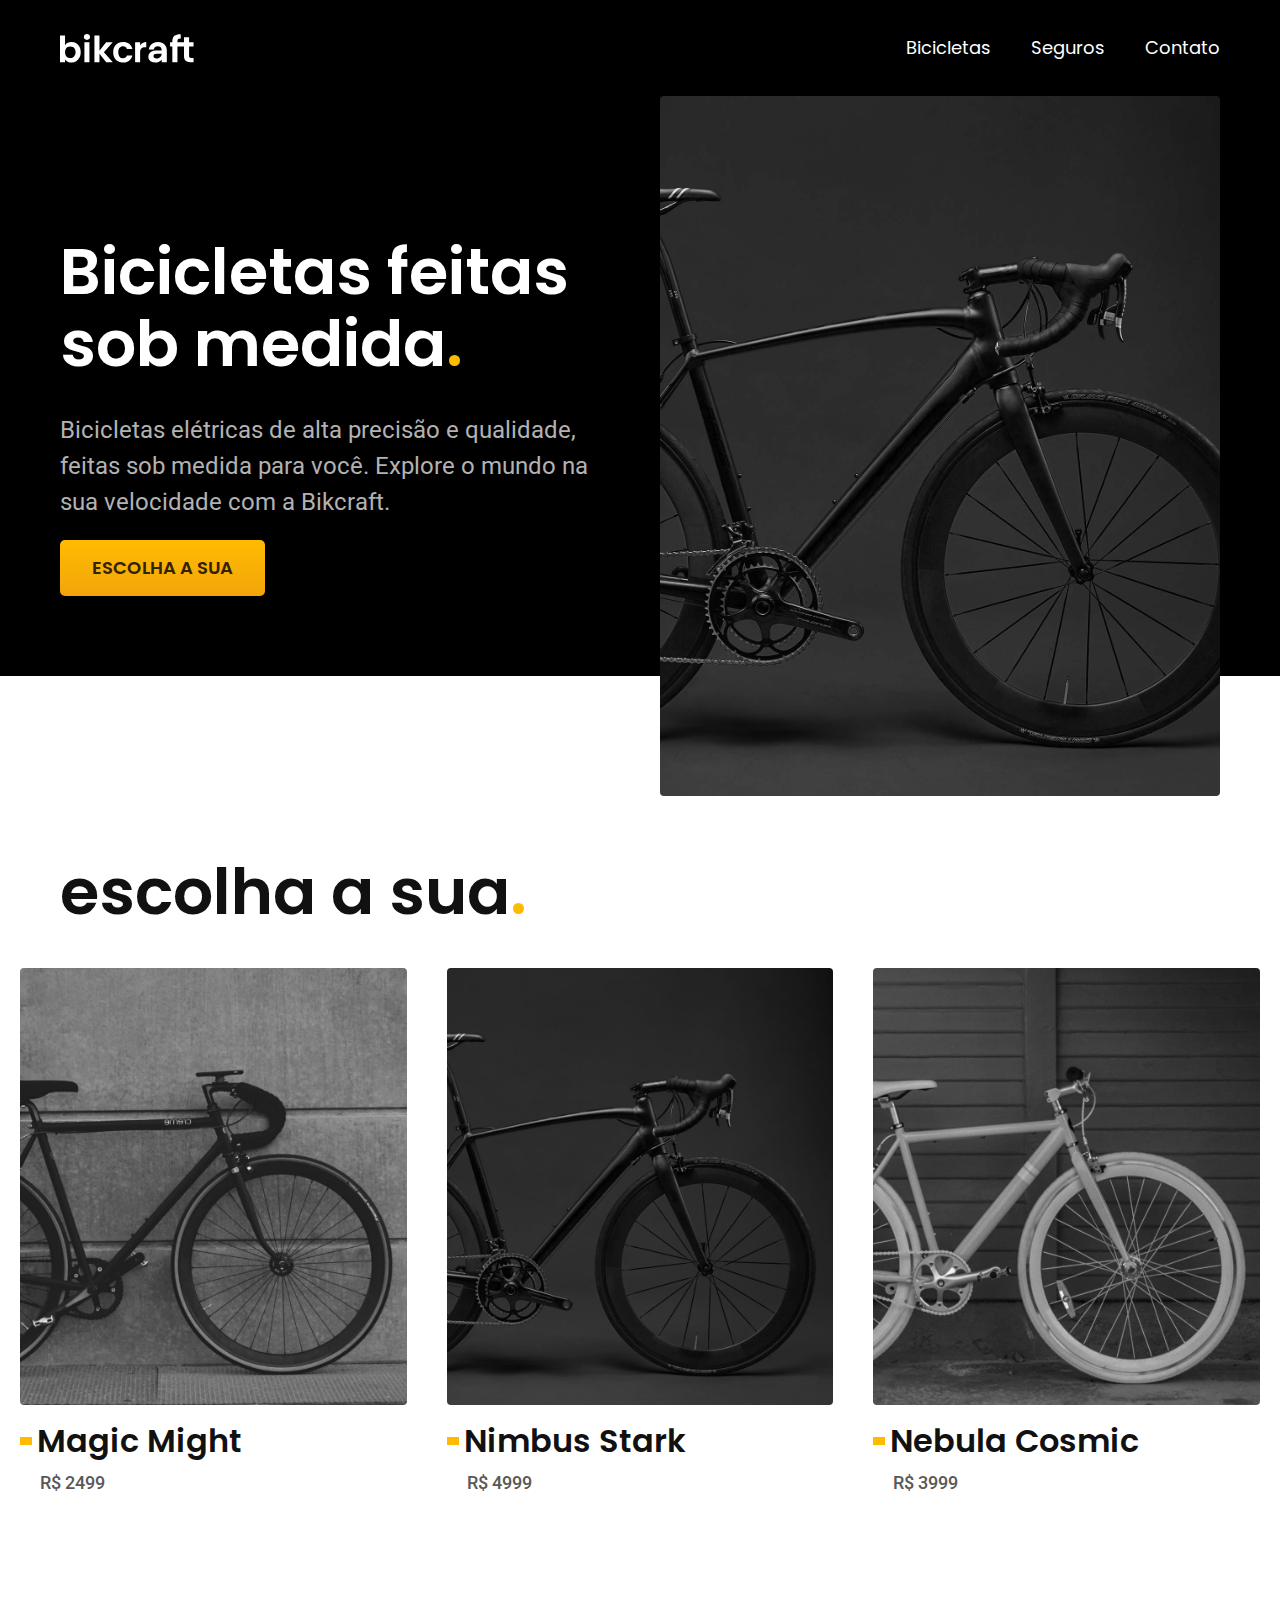
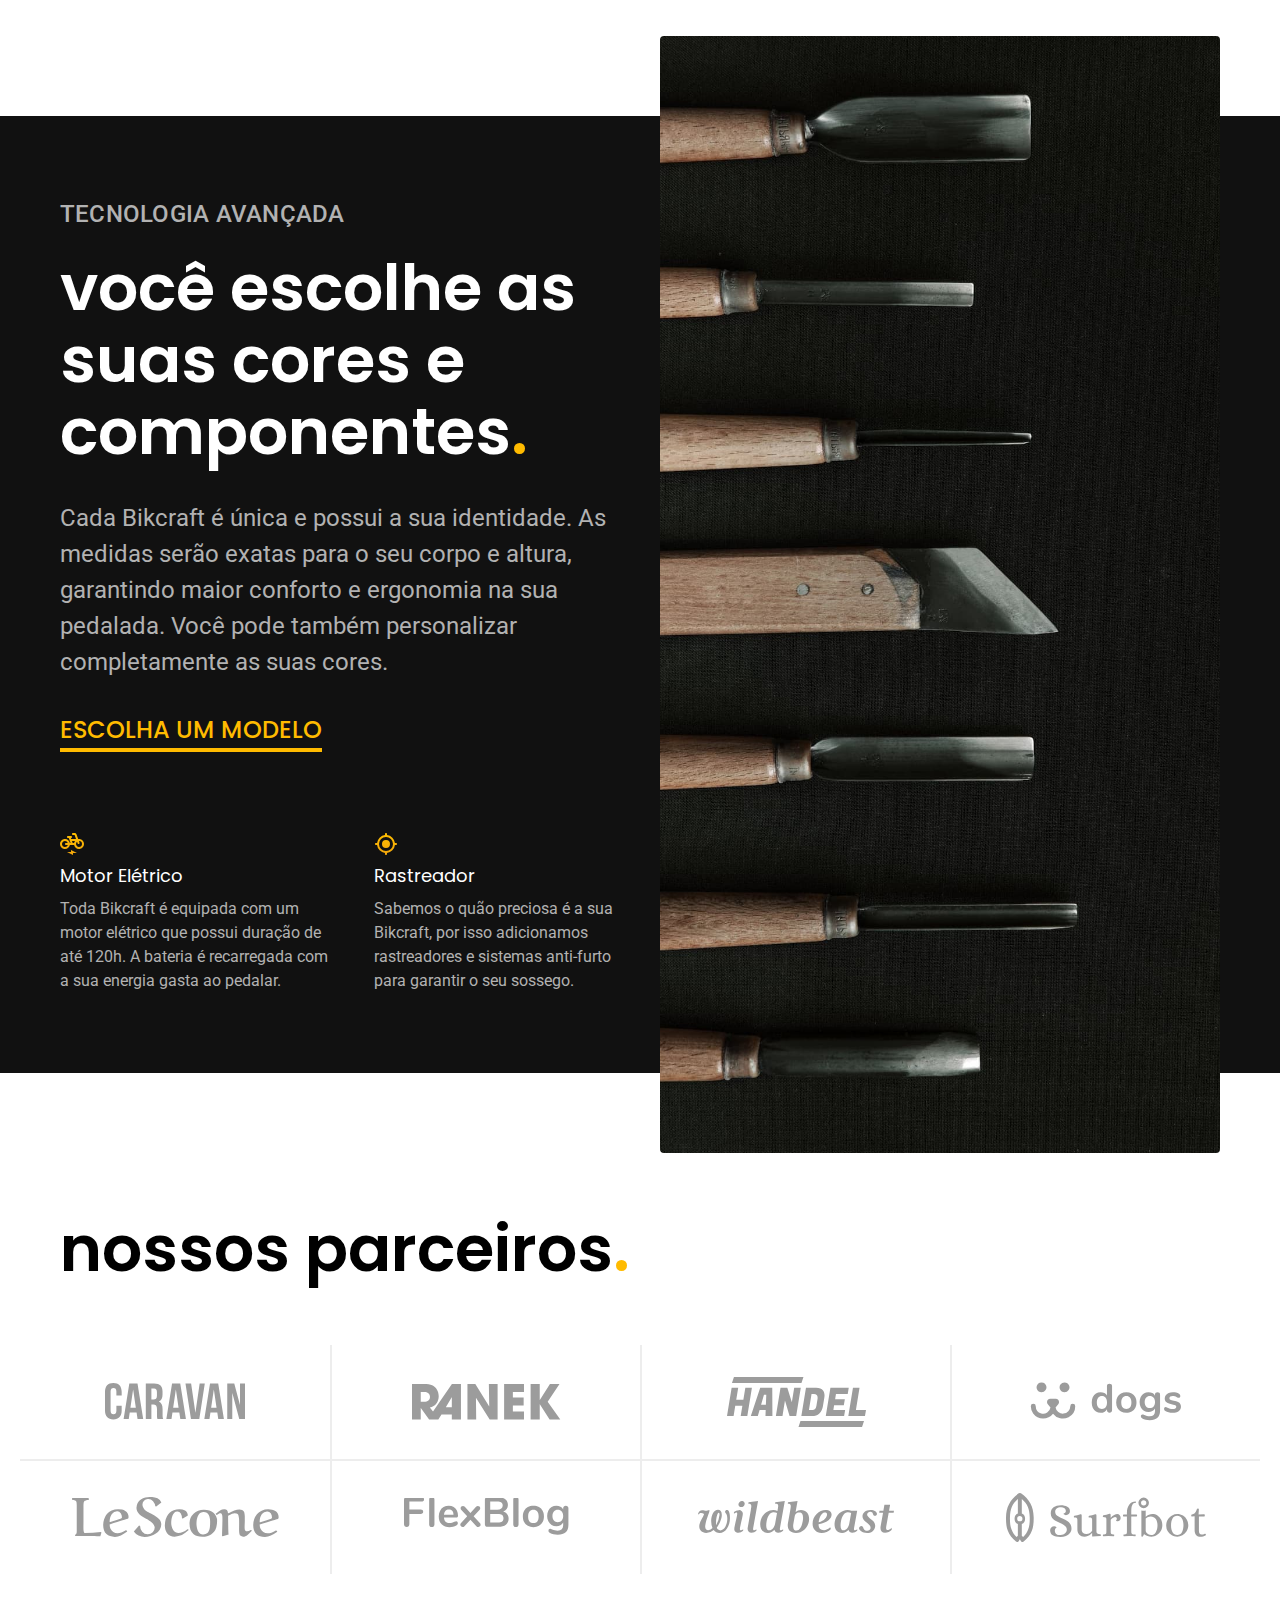
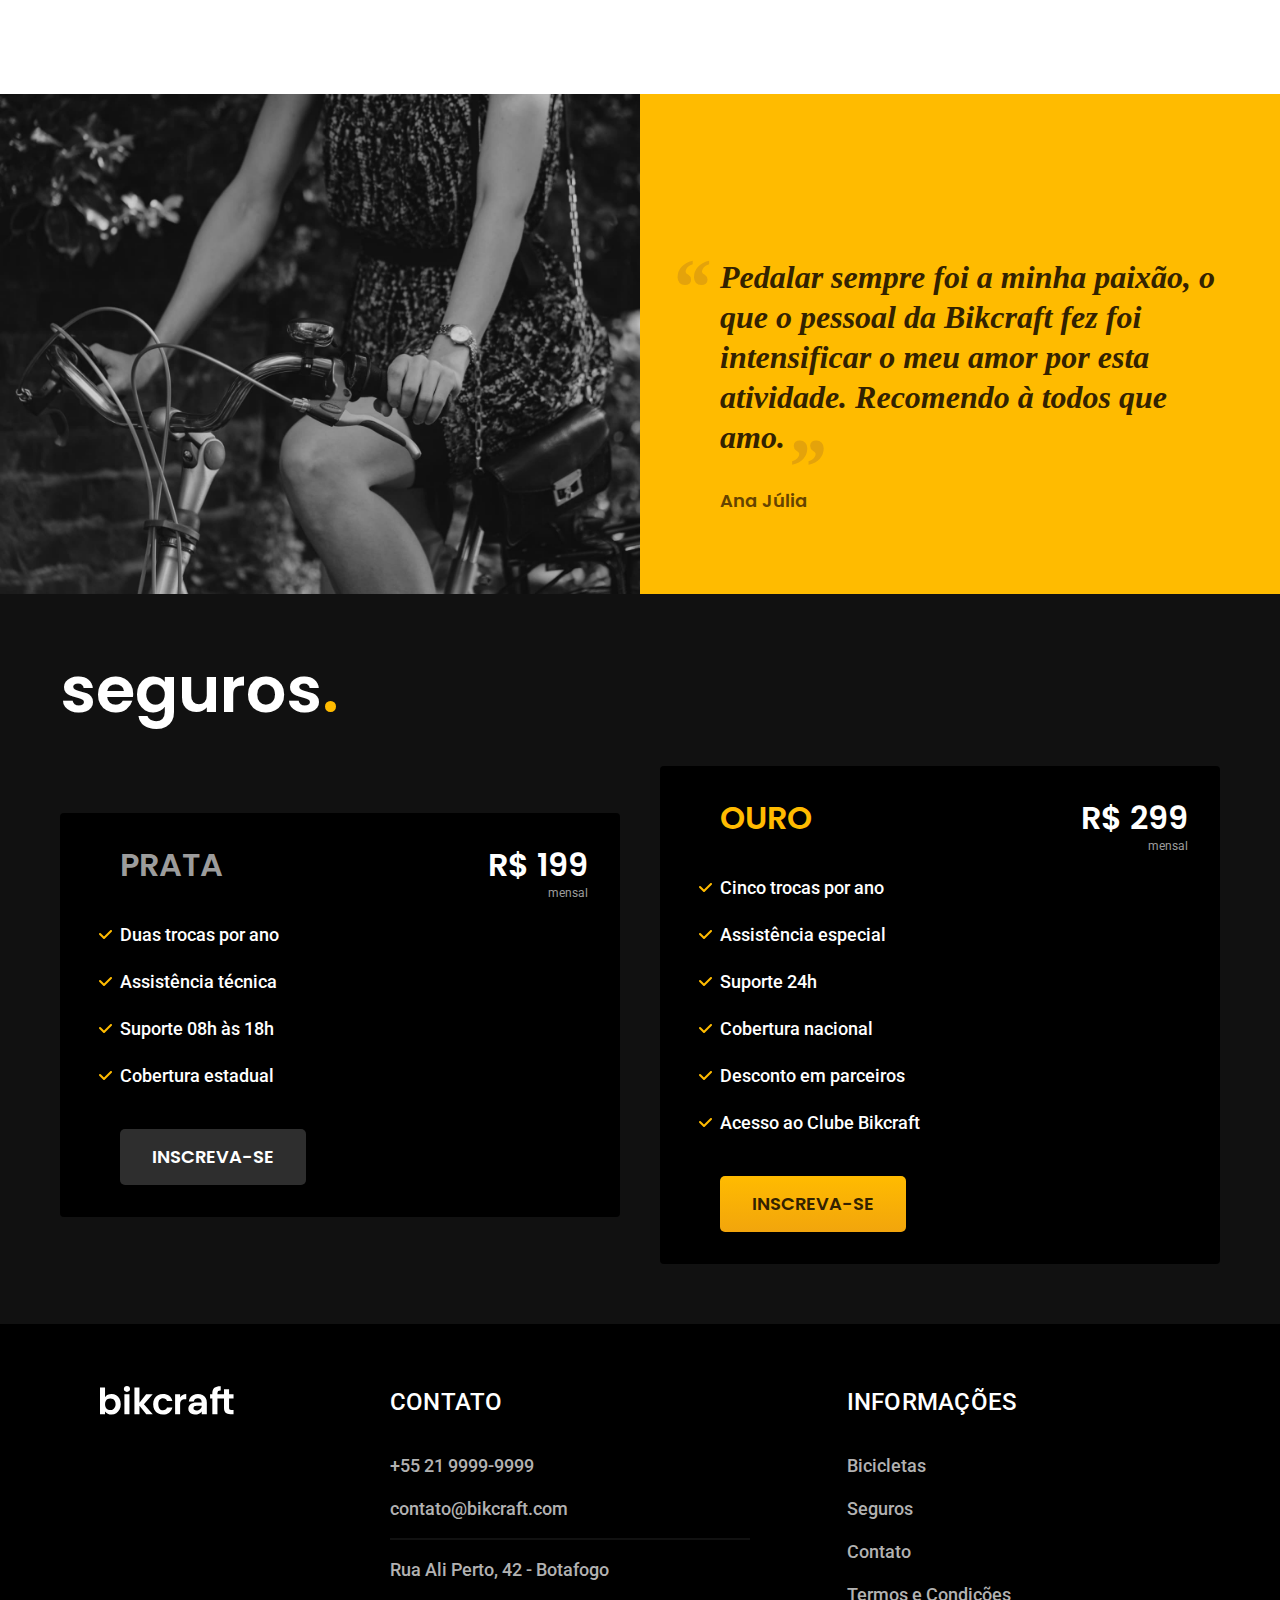
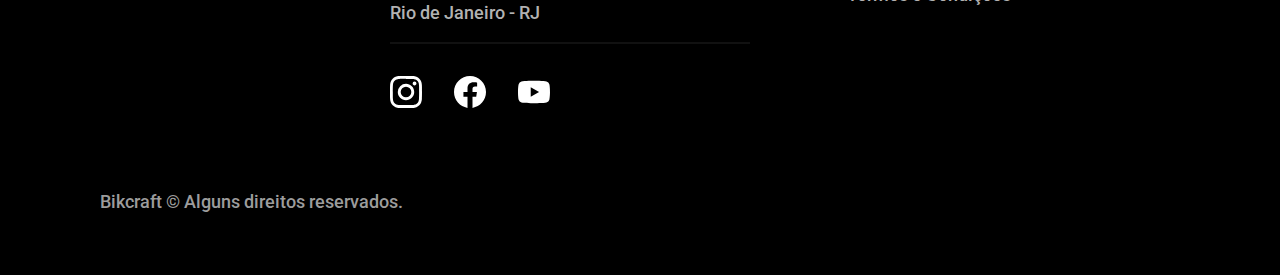
==== index.html @ 27bffdba "orcamento" ====
<!DOCTYPE html>
<html lang="pt-br">

<head>
  <meta charset="UTF-8">
  <meta name="description" content="Bicicletas elétricas de alta precisão e qualidade, feitas sob medida para você. Explore o mundo na sua velocidade com a Bikcraft.">
  <meta name="viewport" content="width=device-width, initial-scale=1.0">
  <title>Bikcraft - Bicicletas Elétricas</title>
  <link rel="stylesheet" href="./css/style.css">

  <link rel="preconnect" href="https://fonts.googleapis.com">
  <link rel="preconnect" href="https://fonts.gstatic.com" crossorigin>
  <link href="https://fonts.googleapis.com/css2?family=Poppins:wght@400;600&family=Roboto:wght@400;500&display=swap" rel="stylesheet">
</head>

<body>
  <header class="header-bg">
    <div class="container-header container">
      <a href="./">
        <img src="./img/bikcraft.svg" alt="bikcraft">
      </a>

      <nav>

        <ul class="menu font-1-m cor-0">
          <li><a href="./bicicletas.html">Bicicletas</a></li>
          <li><a href="./seguros.html">Seguros</a></li>
          <li><a href="./contato.html">Contato</a></li>
        </ul>

      </nav>
    </div>
  </header>
  <main class="introducao-bg">
    <div class="introducao container">
      <div class="introducao-conteudo">
        <h1 class="font-1-xxl cor-0">Bicicletas feitas sob medida<span class="cor-p1">.</span></h1>
        <p class="font-2-l cor-5">Bicicletas elétricas de alta precisão e qualidade, feitas sob medida para você. Explore o mundo na sua velocidade com a Bikcraft.</p>
        <a class="botao" href="./bicicletas.html">ESCOLHA A SUA</a>
      </div>
      <div>
        <img src="./img/fotos/introducao.jpg" alt="bicicleta elétrica preta.">
      </div>

    </div>

  </main>
  <article class="bicicletas-lista">
    <h2 class="container font-1-xxl">escolha a sua<span class="cor-p1">.</span></h2>
    <ul class="bicicletas-item">
      <li>
        <a href="./bicicletas/magic.html">
          <img src="./img/bicicletas/magic-home.jpg" alt="Bicicleta Preta">
          <h3 class="font-1-xl">Magic Might</h3>
          <span class="font-2-m cor-8">R$ 2499</span>
        </a>
      </li>
      <li>
        <a href="./bicicletas/nimbus.html">
          <img src="./img/bicicletas/nimbus-home.jpg" alt="Bicicleta Preta">
          <h3 class="font-1-xl">Nimbus Stark</h3>
          <span class="font-2-m cor-8">R$ 4999</span>
        </a>
      </li>
      <li>
        <a href="./bicicletas/nebula.html">
          <img src="./img/bicicletas/nebula-home.jpg" alt="Bicicleta Preta">
          <h3 class="font-1-xl">Nebula Cosmic</h3>
          <span class="font-2-m cor-8">R$ 3999</span>
        </a>
      </li>
    </ul>
  </article>
  <article class="tecnologia-bg">
    <div class="tecnologia container">
      <div class="tecnologia-conteudo">
        <span class="font-2-l-b cor-5 avancada">TECNOLOGIA AVANÇADA</span>
        <h2 class="font-1-xxl cor-0">você escolhe as suas cores e componentes<span class="cor-p1">.</span></h2>
        <p class="font-2-l cor-5">Cada Bikcraft é única e possui a sua identidade. As medidas serão exatas para o seu corpo e altura, garantindo maior conforto e ergonomia na sua pedalada. Você pode também personalizar completamente as suas cores.</p>
        <a class="link" href="./bikcraft/bicicletas.html">ESCOLHA UM MODELO</a>
        <div class="vantagens">
          <div>
            <img src="./img/icones/eletrica.svg" alt="">
            <h3 class="font-1-m cor-0">Motor Elétrico</h3>
            <p class="font-2-s cor-5">Toda Bikcraft é equipada com um motor elétrico que possui duração de até 120h. A bateria é recarregada com a sua energia gasta ao pedalar.</p>
          </div>
          <div>
            <img src="./img/icones/rastreador.svg" alt="">
            <h3 class="font-1-m cor-0">Rastreador</h3>
            <p class="font-2-s cor-5">Sabemos o quão preciosa é a sua Bikcraft, por isso adicionamos rastreadores e sistemas anti-furto para garantir o seu sossego.</p>
          </div>
        </div>
      </div>
      <div class="tecnologia-imagem">
        <img src="./img/fotos/tecnologia.jpg" alt="">
      </div>
    </div>
  </article>


  <section class="parceiros" aria-label="Nossos Parceiros">
    <h2 class="font-1-xxl container cor-12">nossos parceiros<span class="cor-p1">.</span></h2>
    <ul>
      <li><img src="./img/parceiros/caravan.svg" alt="caravan"></li>
      <li><img src="./img/parceiros/ranek.svg" alt="ranek"></li>
      <li><img src="./img/parceiros/handel.svg" alt="handel"></li>
      <li><img src="./img/parceiros/dogs.svg" alt="dogs"></li>
      <li><img src="./img/parceiros/lescone.svg" alt="lescone"></li>
      <li><img src="./img/parceiros/flexblog.svg" alt="flexblog"></li>
      <li><img src="./img/parceiros/wildbeast.svg" alt="wildbeast"></li>
      <li><img src="./img/parceiros/surfbot.svg" alt="surfbot"></li>
    </ul>
  </section>
  <section class="depoimento">
    <div>
      <img src="./img/fotos/depoimento.jpg" alt="Pessoa pedalando uma bicicleta Bikcraft">
    </div>
    <div class="depoimento-conteudo">
      <blockquote class="font-1-xl cor-p5">
        <p>Pedalar sempre foi a minha paixão, o que o pessoal da Bikcraft fez foi intensificar o meu amor por esta atividade. Recomendo à todos que amo.</p>
      </blockquote>
      <span class="font-1-m-b cor-p4">Ana Júlia</span>
    </div>

  </section>
  <article class="seguros-bg">
    <div class="seguros container">
      <h2 class="font-1-xxl cor-0">seguros<span class="cor-p1">.</span></h2>

      <div class="seguros-itens">
        <h3 class="font-1-xl cor-6">PRATA</h3>
        <span class="font-1-xl cor-0">R$ 199 <span class="font-1-xs cor-6">mensal</span></span>
        <ul class="font-2-m cor-0">
          <li>Duas trocas por ano</li>
          <li>Assistência técnica</li>
          <li>Suporte 08h às 18h</li>
          <li>Cobertura estadual</li>
        </ul>
        <a class="botao2" href="./orcamento.html">INSCREVA-SE</a>
      </div>
      <div class="seguros-itens">
        <h3 class="font-1-xl cor-p1">OURO</h3>
        <span class="font-1-xl cor-0">R$ 299 <span class="font-1-xs cor-6">mensal</span></span>
        <ul class="font-2-m cor-0">
          <li>Cinco trocas por ano</li>
          <li>Assistência especial</li>
          <li>Suporte 24h</li>
          <li>Cobertura nacional</li>
          <li>Desconto em parceiros</li>
          <li>Acesso ao Clube Bikcraft</li>

        </ul>
        <a class="botao" href="./orcamento.html">INSCREVA-SE</a>
      </div>
    </div>
  </article>
  <footer class="footer-bg">
    <div class="container footer">
      <img src="./img/bikcraft.svg" alt="bikcraft">
      <div class="footer-contato">
        <h3 class="font-2-l-b cor-0">CONTATO</h3>
        <ul class="font-2-m cor-5">
          <li><a href="tel:+552199999999">+55 21 9999-9999</a></li>
          <li><a href="mailto:contato@bikcraft.com">contato@bikcraft.com</a></li>
          <li>Rua Ali Perto, 42 - Botafogo</li>
          <li>Rio de Janeiro - RJ</li>
        </ul>
        <div class="footer-redes">
          <a href="./"><img src="./img/redes/instagram.svg" alt=""></a>
          <a href="./"><img src="./img/redes/facebook.svg" alt=""></a>
          <a href="./"><img src="./img/redes/youtube.svg" alt=""></a>
        </div>
      </div>
      <div>
        <h3 class="font-2-l-b cor-0">INFORMAÇÕES</h3>
        <ul class="font-2-m cor-5">
          <li><a href="./bicicletas.html">Bicicletas</a></li>
          <li><a href="./seguros.html">Seguros</a></li>
          <li><a href="./contato.html">Contato</a></li>
          <li><a href="./termos.html">Termos e Condições</a></li>
        </ul>
      </div>
      <p class="footer-copy font-2-m cor-6">Bikcraft © Alguns direitos reservados.</p>
    </div>
  </footer>
</body>

</html>
---- css/style.css ----
@import "./global/global.css";
@import "./utilidades/tipografia.css";
@import "./global/header.css";
@import "./home/introducao.css";
@import "./utilidades/componentes.css";
@import "./utilidades/cores.css";
@import "./bicicletas/bicicletas-lista.css";
@import "./home/tecnologia.css";
@import "./home/parceiros.css";
@import "./home/depoimento.css";
@import "./home/seguros.css";
@import "./global/footer.css";
@import "./termos/termos.css";
@import "./bicicletas/bicicletas.css";
@import "./seguros/seguros-page.css";
@import "./bicicletas/nimbus.css";
@import "./contato/contato.css";
@import "./contato/lojas.css";
@import "./utilidades/formulario.css";
@import "./orcamento/orcamento.css";
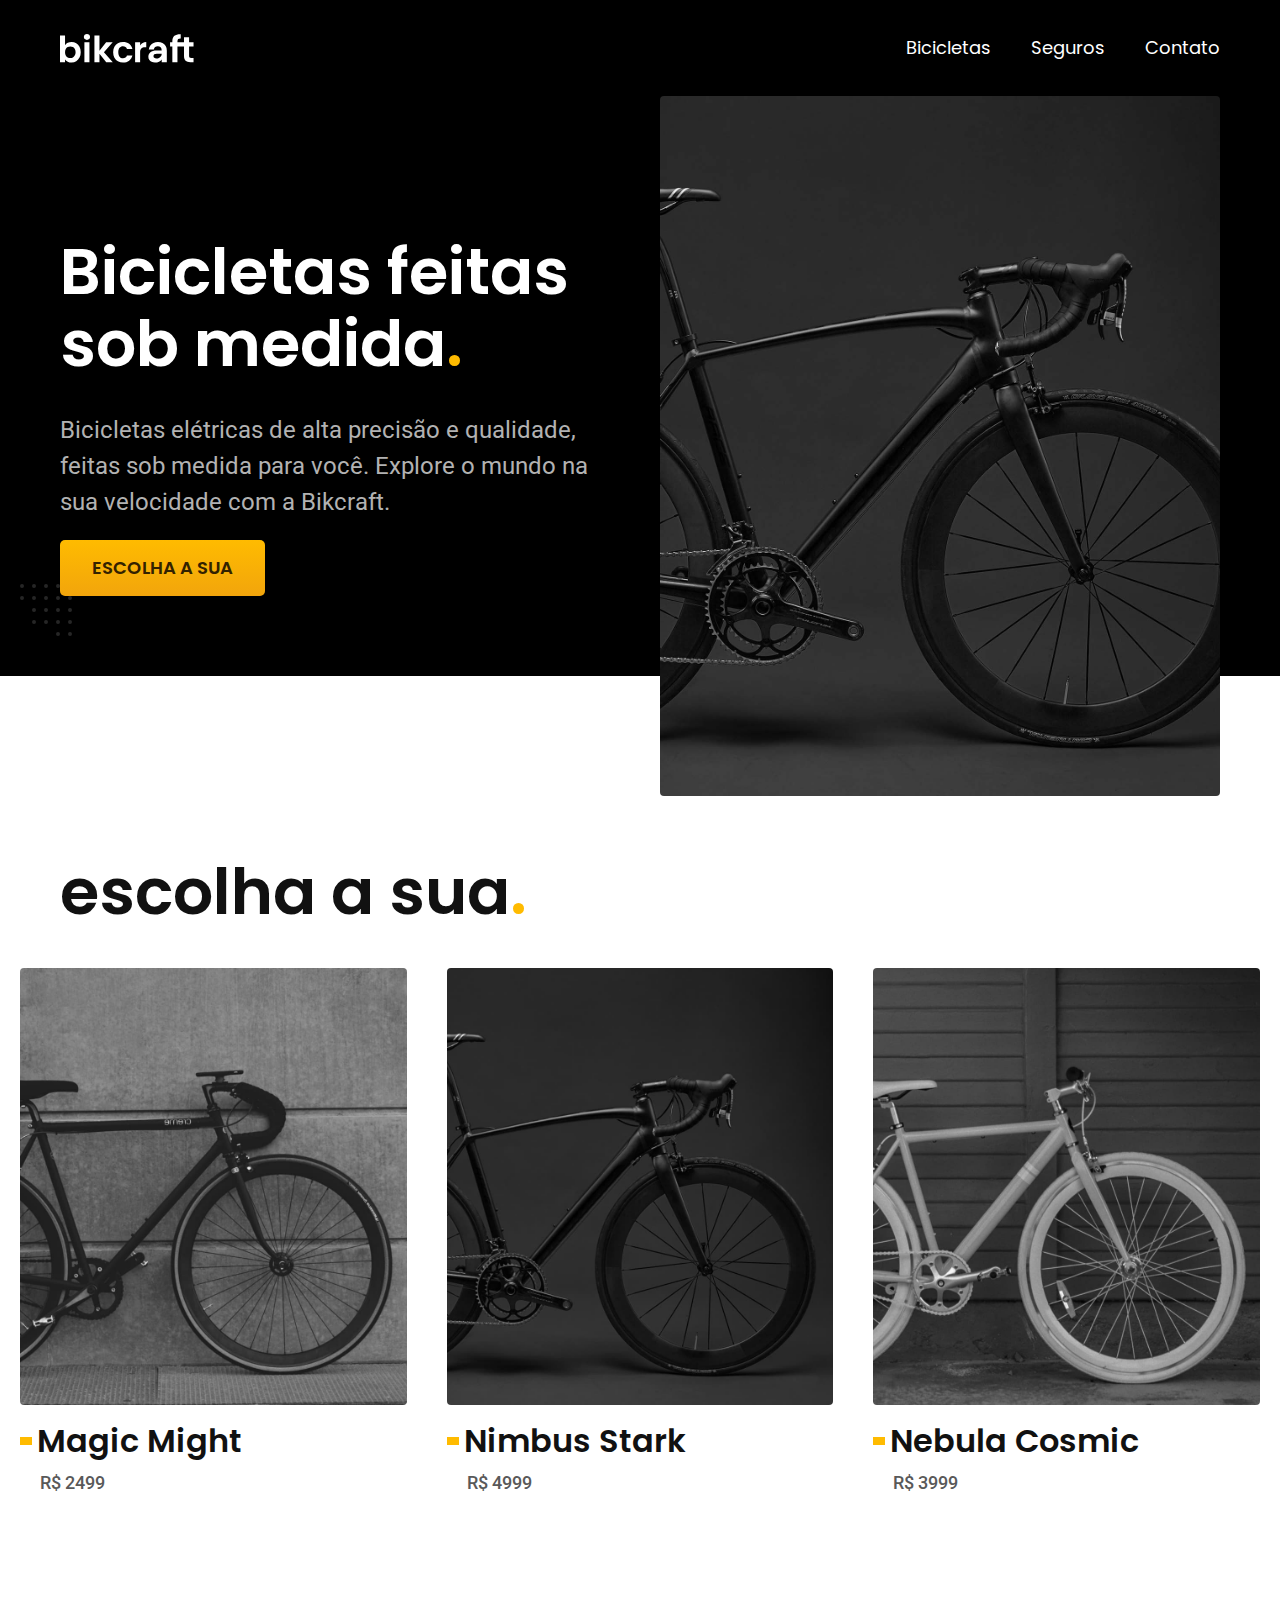
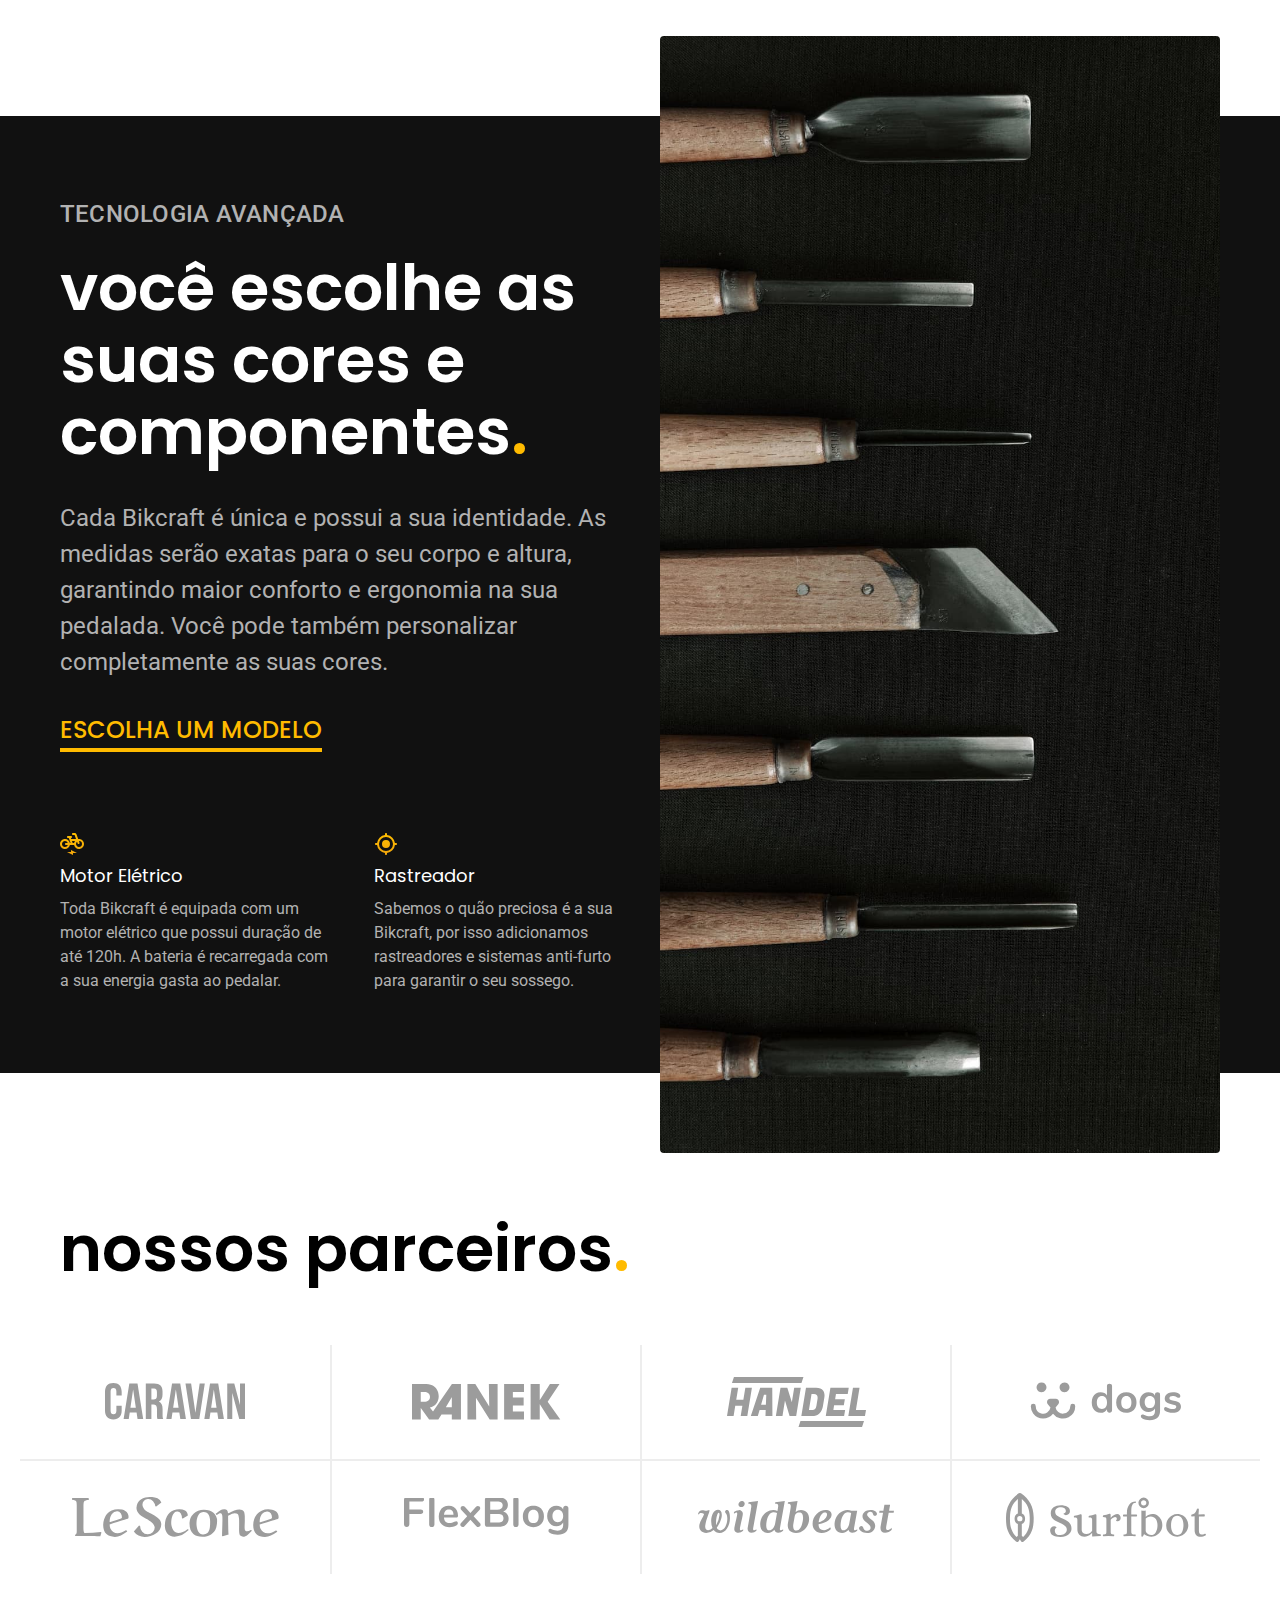
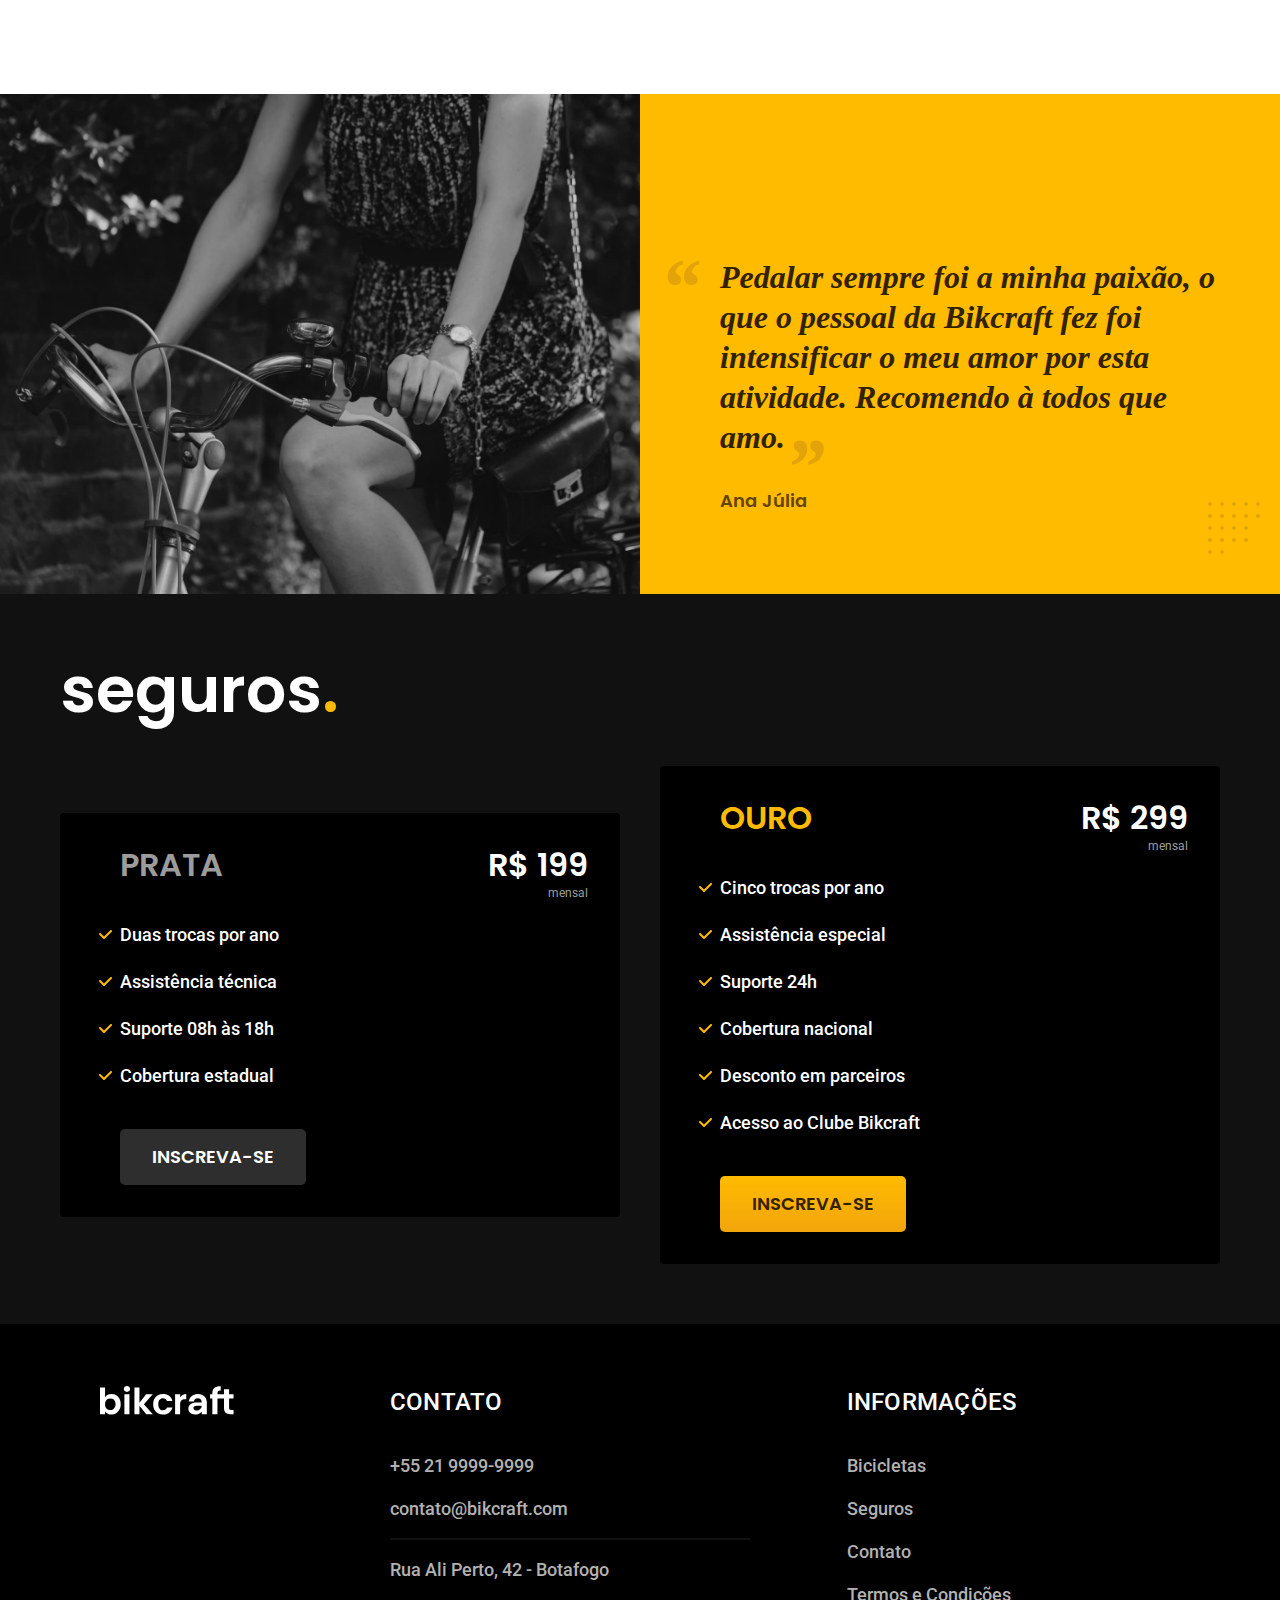
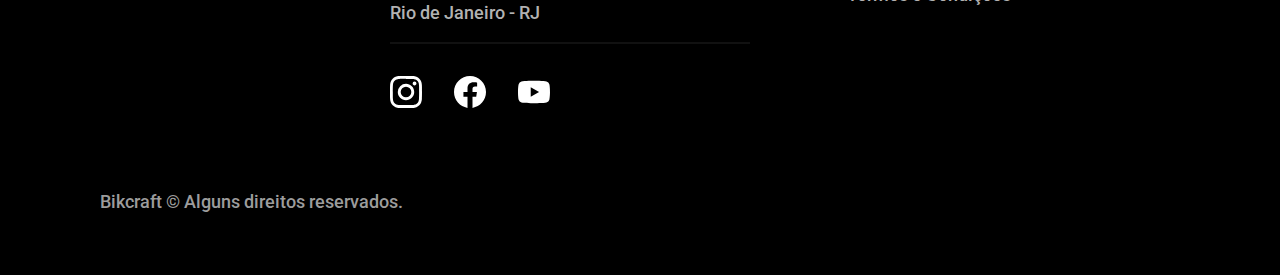
==== commit 75cc7d5b: "final" ====
--- a/index.html
+++ b/index.html
@@ -38,9 +38,10 @@
         <p class="font-2-l cor-5">Bicicletas elétricas de alta precisão e qualidade, feitas sob medida para você. Explore o mundo na sua velocidade com a Bikcraft.</p>
         <a class="botao" href="./bicicletas.html">ESCOLHA A SUA</a>
       </div>
-      <div>
+      <picture>
+      <source media="(max-width: 800px)" srcset="./img/bicicletas/nimbus.jpg">
         <img src="./img/fotos/introducao.jpg" alt="bicicleta elétrica preta.">
-      </div>
+      </picture>
 
     </div>
 
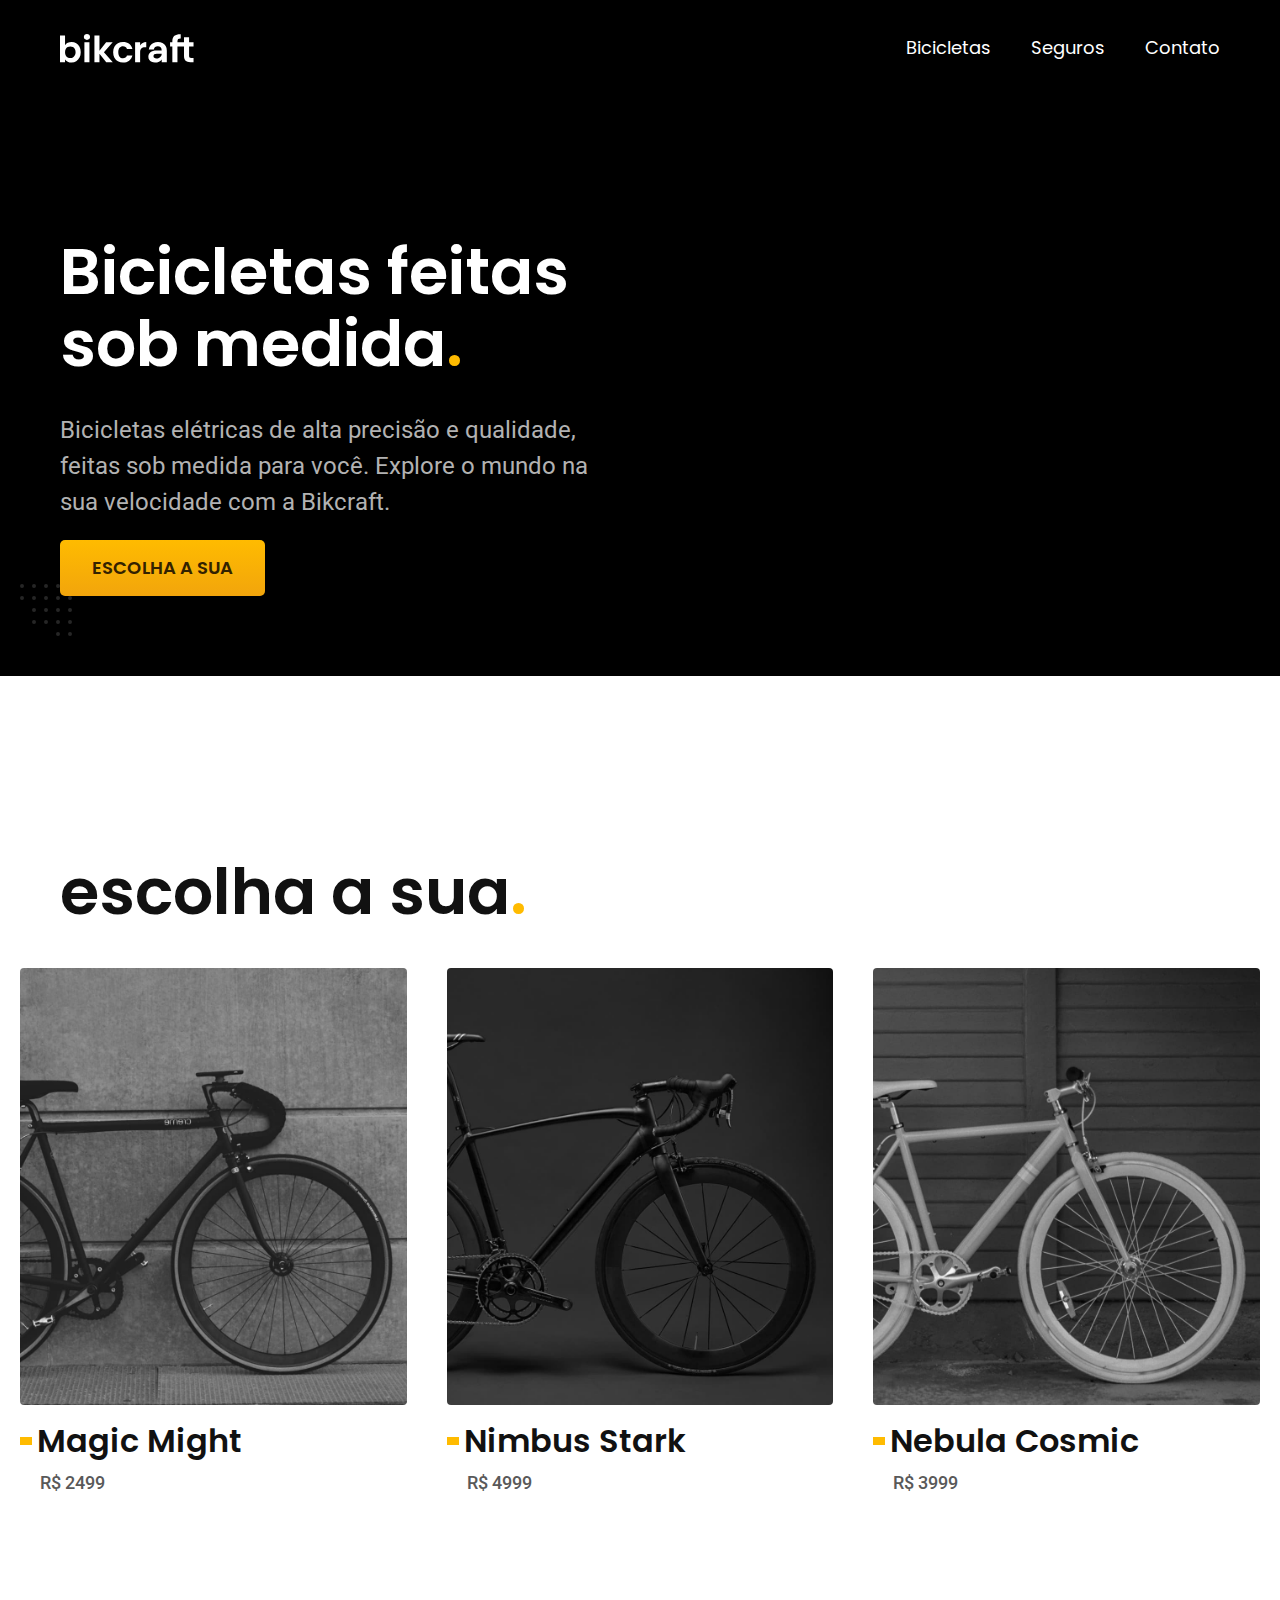
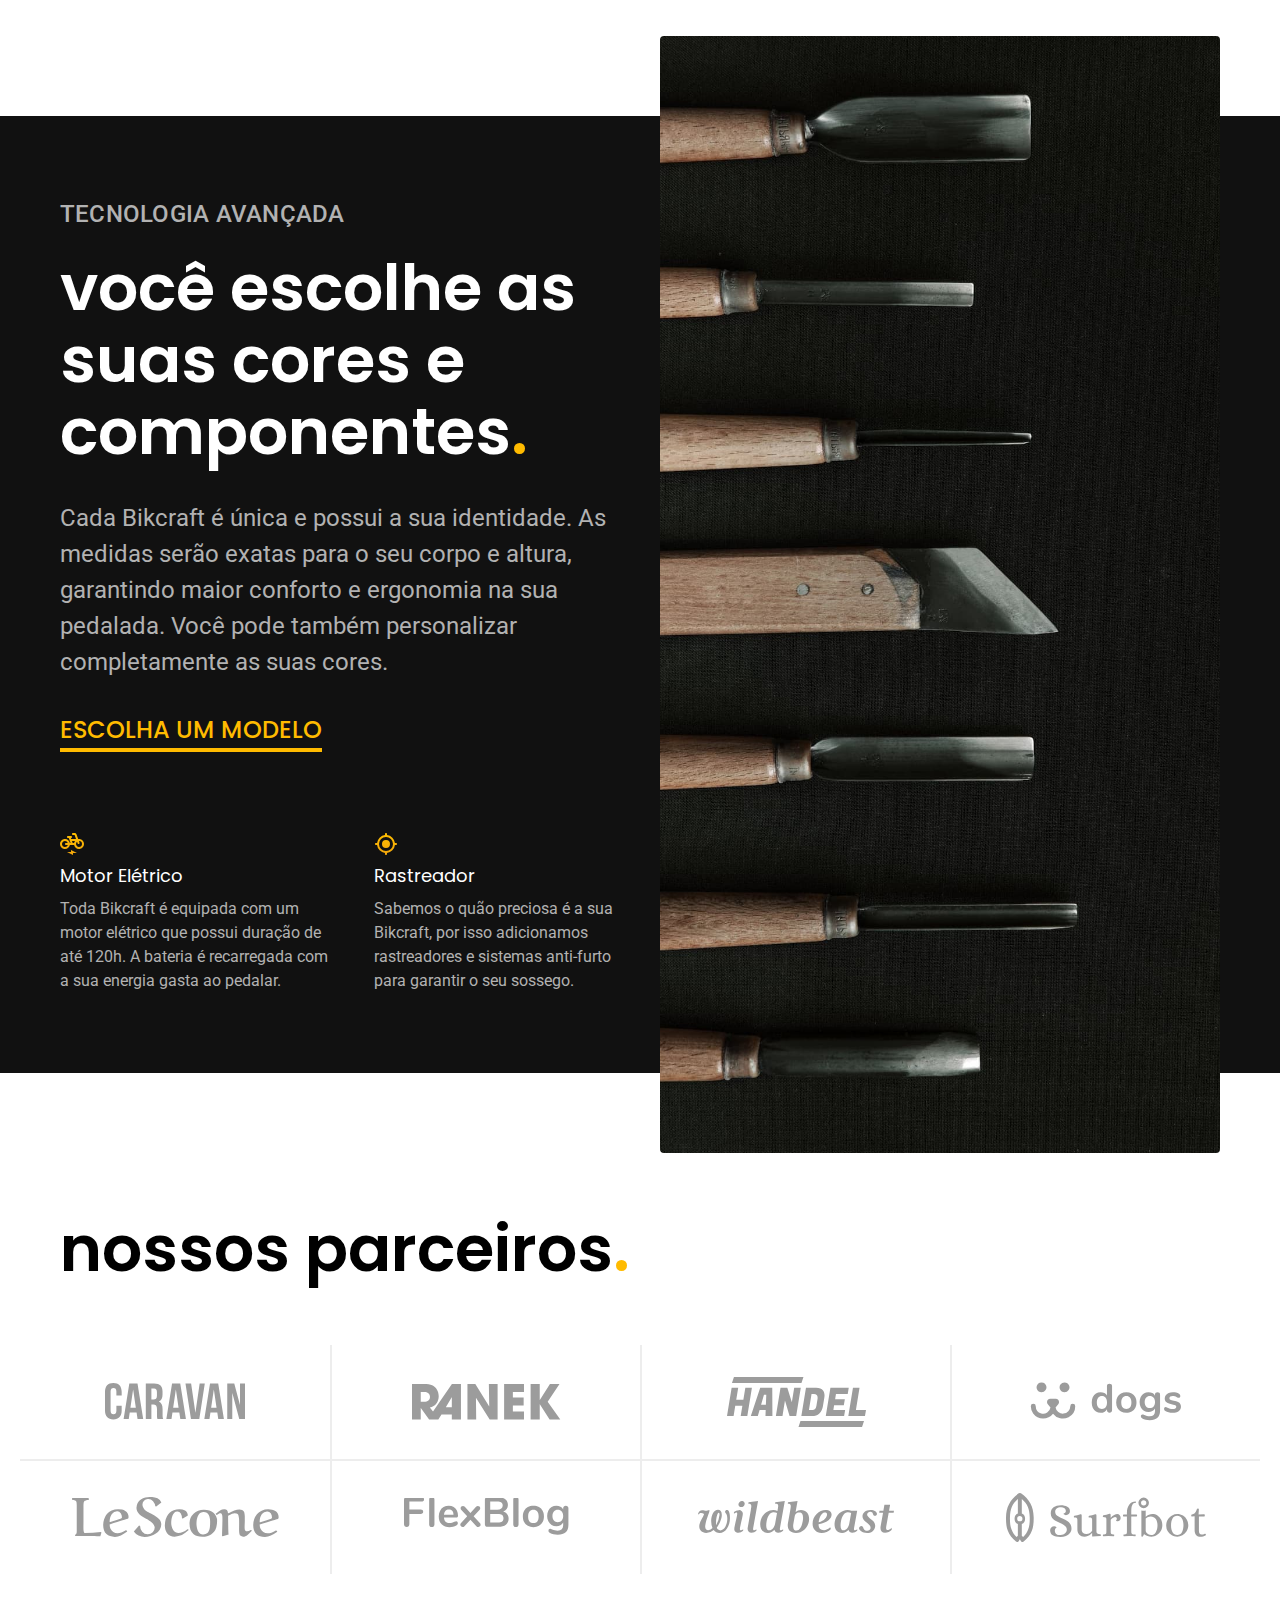
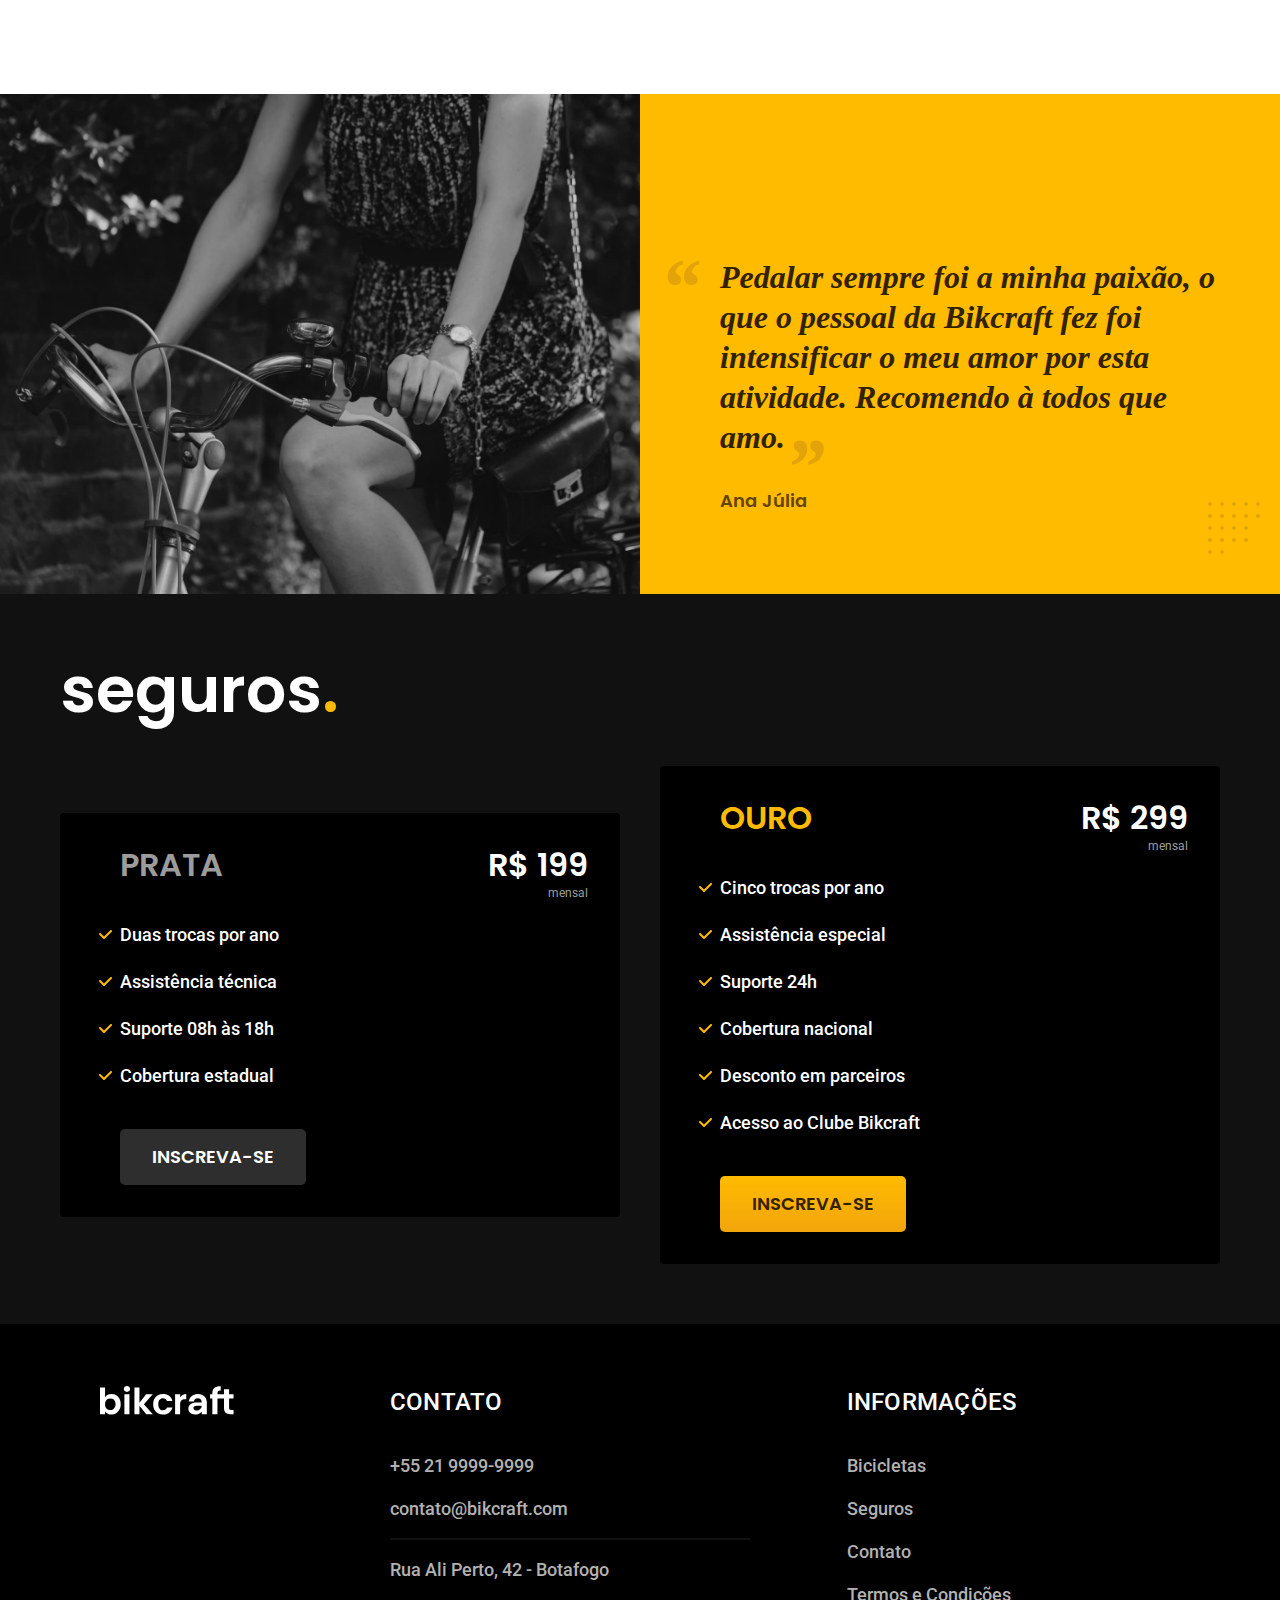
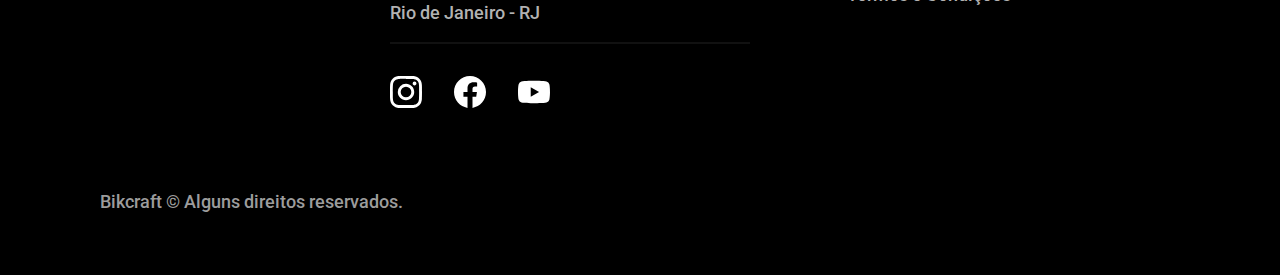
==== commit 00ffac1e: "animation" ====
--- a/index.html
+++ b/index.html
@@ -34,11 +34,11 @@
   <main class="introducao-bg">
     <div class="introducao container">
       <div class="introducao-conteudo">
-        <h1 class="font-1-xxl cor-0">Bicicletas feitas sob medida<span class="cor-p1">.</span></h1>
-        <p class="font-2-l cor-5">Bicicletas elétricas de alta precisão e qualidade, feitas sob medida para você. Explore o mundo na sua velocidade com a Bikcraft.</p>
-        <a class="botao" href="./bicicletas.html">ESCOLHA A SUA</a>
+        <h1 class="font-1-xxl cor-0 fadeInRight" data-anime="200">Bicicletas feitas sob medida<span class="cor-p1">.</span></h1>
+        <p class="font-2-l cor-5 fadeInRight" data-anime="400">Bicicletas elétricas de alta precisão e qualidade, feitas sob medida para você. Explore o mundo na sua velocidade com a Bikcraft.</p>
+        <a class="botao fadeInRight" data-anime="600" href="./bicicletas.html">ESCOLHA A SUA</a>
       </div>
-      <picture>
+      <picture class="fadeInRight" data-anime="800">
       <source media="(max-width: 800px)" srcset="./img/bicicletas/nimbus.jpg">
         <img src="./img/fotos/introducao.jpg" alt="bicicleta elétrica preta.">
       </picture>
@@ -184,6 +184,8 @@
       <p class="footer-copy font-2-m cor-6">Bikcraft © Alguns direitos reservados.</p>
     </div>
   </footer>
+  <script src="./js/plugins/simple-anime.js"></script>
+  <script src="./js/script.js"></script>
 </body>
 
 </html>--- a/css/style.css
+++ b/css/style.css
@@ -18,3 +18,5 @@
 @import "./contato/lojas.css";
 @import "./utilidades/formulario.css";
 @import "./orcamento/orcamento.css";
+@import "./utilidades/animacao.css";
+
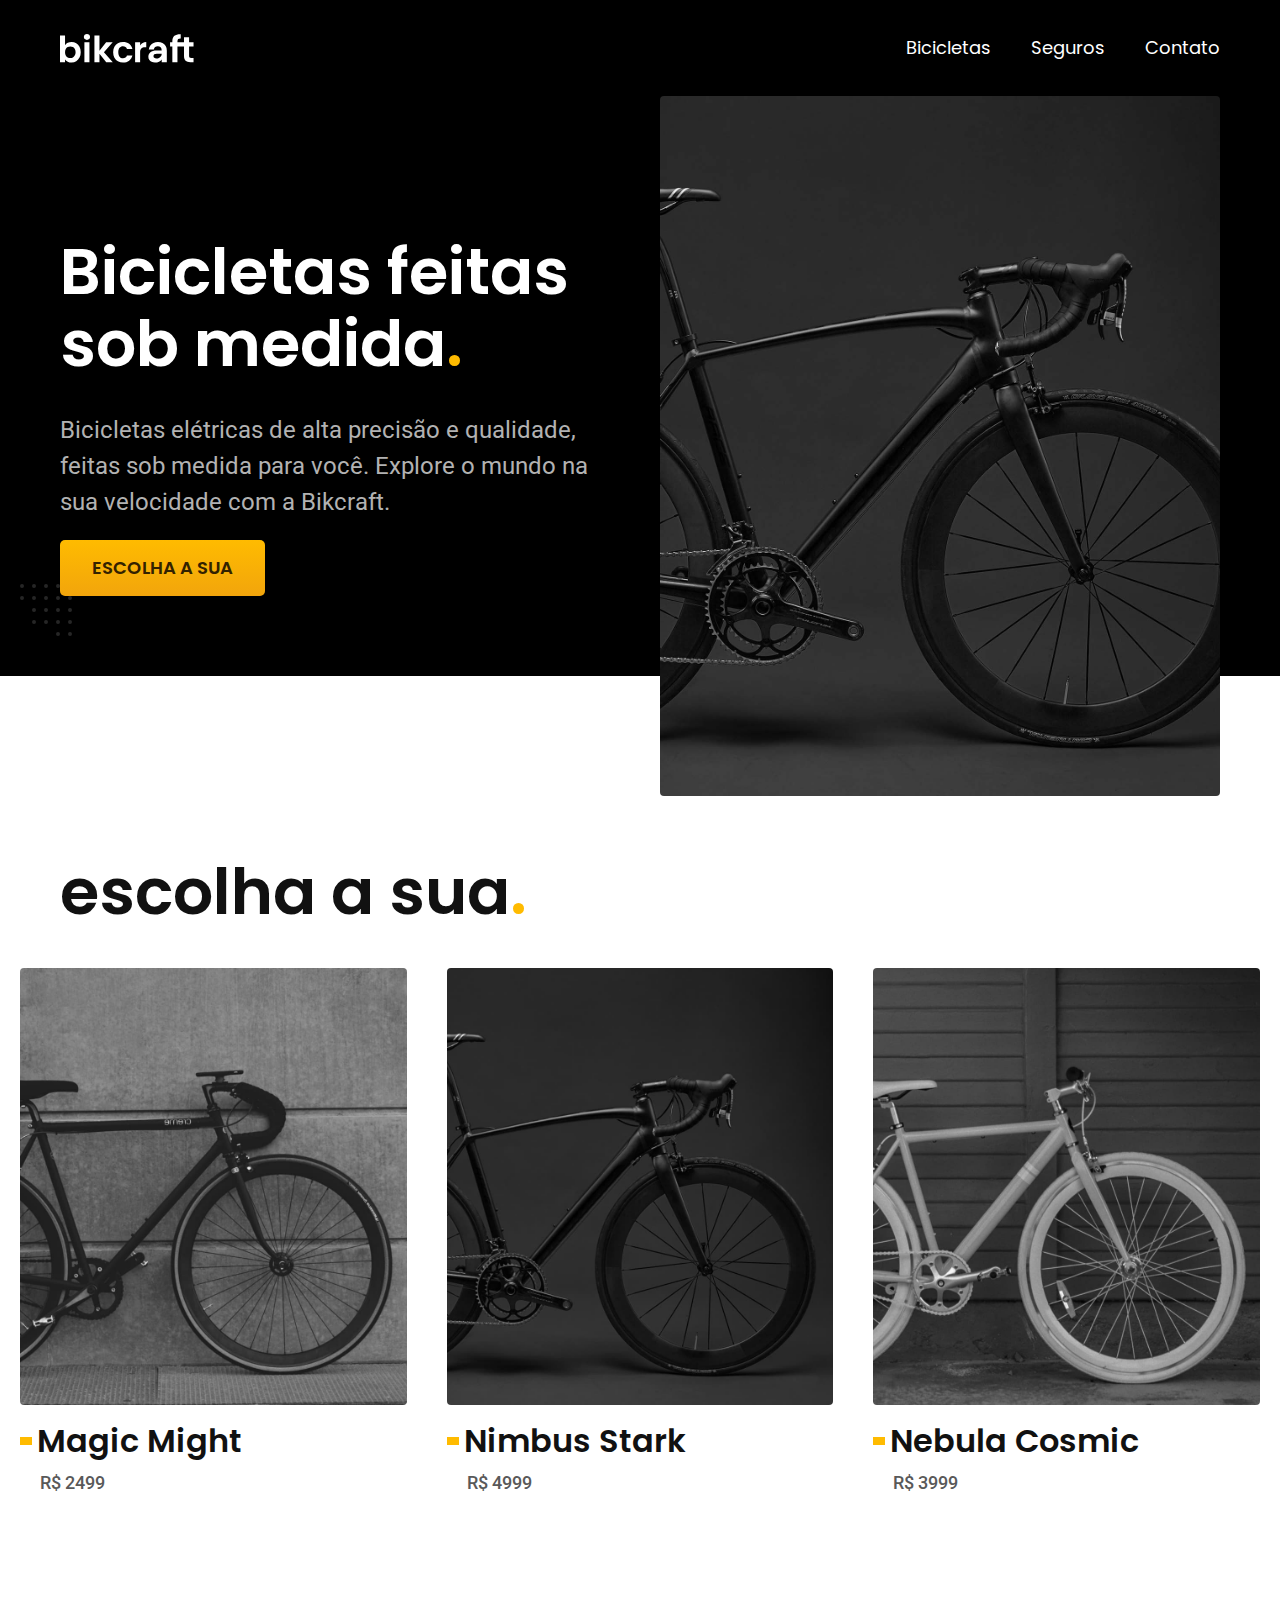
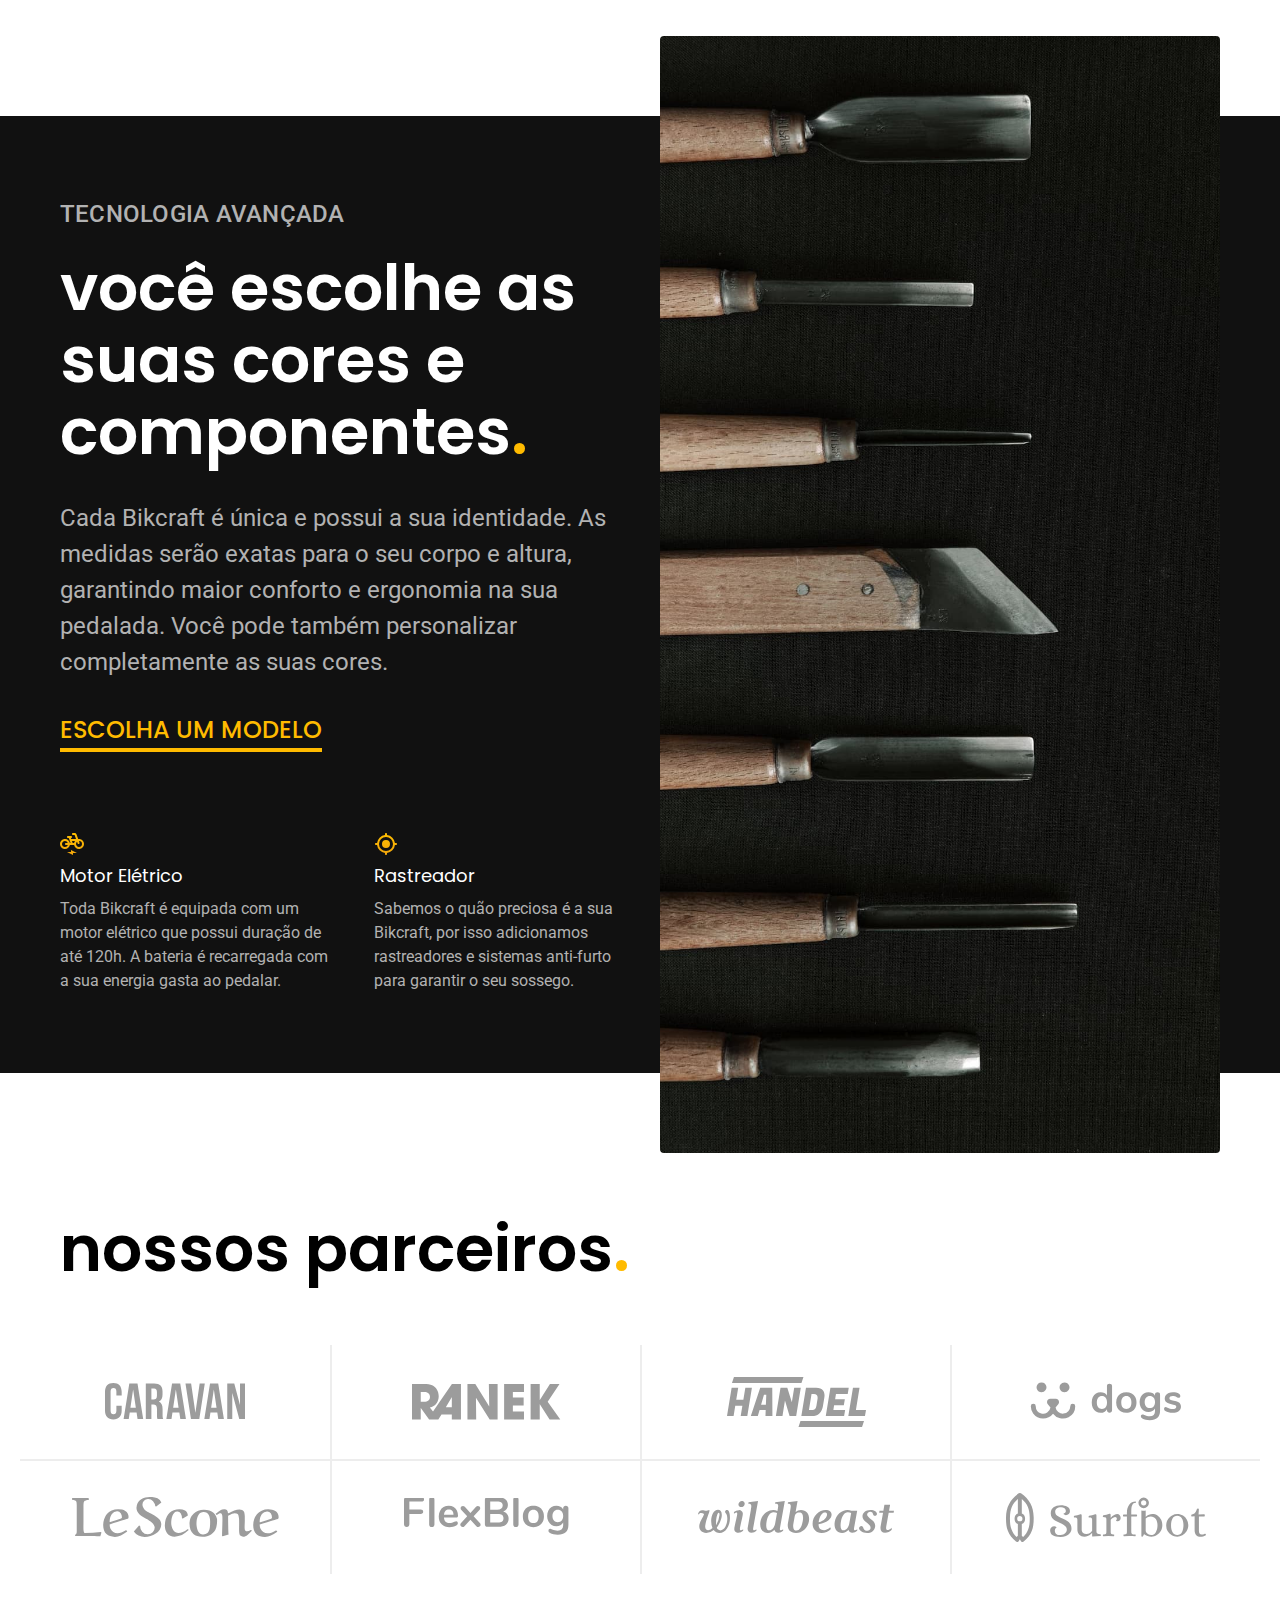
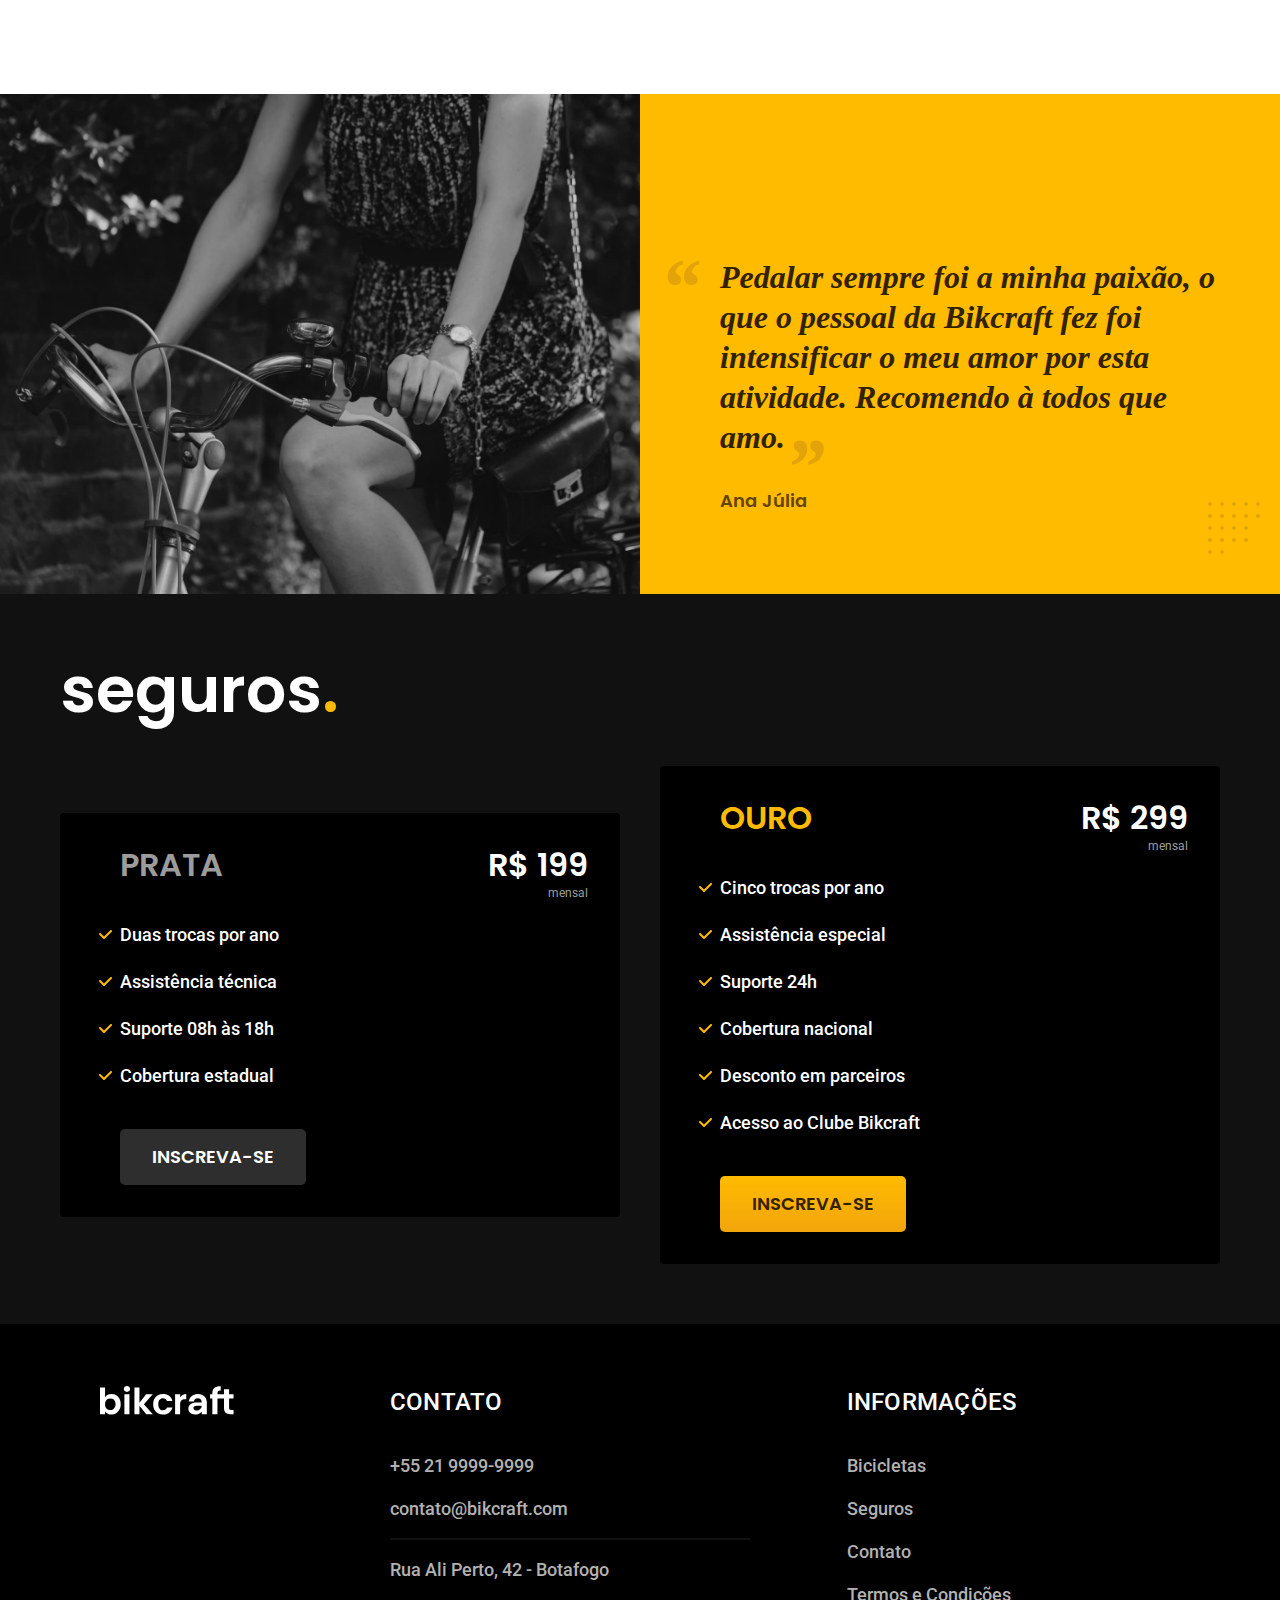
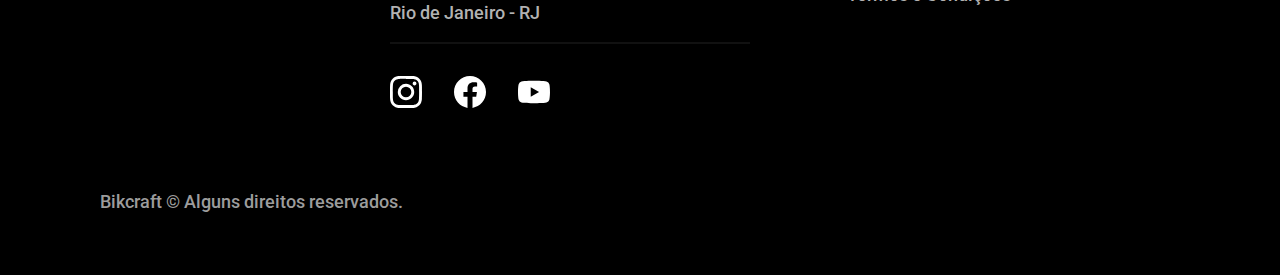
==== commit 9ec735ba: "final" ====
--- a/index.html
+++ b/index.html
@@ -8,9 +8,15 @@
   <title>Bikcraft - Bicicletas Elétricas</title>
   <link rel="stylesheet" href="./css/style.css">
 
+  <link rel="icon" href="./favicon.svg" type="image/svg+xml">
+
   <link rel="preconnect" href="https://fonts.googleapis.com">
   <link rel="preconnect" href="https://fonts.gstatic.com" crossorigin>
   <link href="https://fonts.googleapis.com/css2?family=Poppins:wght@400;600&family=Roboto:wght@400;500&display=swap" rel="stylesheet">
+
+  <script>document.documentElement.classList.add("js");</script>
+
+
 </head>
 
 <body>
@@ -34,12 +40,12 @@
   <main class="introducao-bg">
     <div class="introducao container">
       <div class="introducao-conteudo">
-        <h1 class="font-1-xxl cor-0 fadeInRight" data-anime="200">Bicicletas feitas sob medida<span class="cor-p1">.</span></h1>
-        <p class="font-2-l cor-5 fadeInRight" data-anime="400">Bicicletas elétricas de alta precisão e qualidade, feitas sob medida para você. Explore o mundo na sua velocidade com a Bikcraft.</p>
-        <a class="botao fadeInRight" data-anime="600" href="./bicicletas.html">ESCOLHA A SUA</a>
+        <h1 class="font-1-xxl cor-0 fadeInLeft" data-anime="200">Bicicletas feitas sob medida<span class="cor-p1">.</span></h1>
+        <p class="font-2-l cor-5 fadeInLeft" data-anime="400">Bicicletas elétricas de alta precisão e qualidade, feitas sob medida para você. Explore o mundo na sua velocidade com a Bikcraft.</p>
+        <a class="botao fadeInLeft" data-anime="600" href="./bicicletas.html">ESCOLHA A SUA</a>
       </div>
       <picture class="fadeInRight" data-anime="800">
-      <source media="(max-width: 800px)" srcset="./img/bicicletas/nimbus.jpg">
+        <source media="(max-width: 800px)" srcset="./img/bicicletas/nimbus.jpg">
         <img src="./img/fotos/introducao.jpg" alt="bicicleta elétrica preta.">
       </picture>
 
@@ -137,7 +143,7 @@
           <li>Suporte 08h às 18h</li>
           <li>Cobertura estadual</li>
         </ul>
-        <a class="botao2" href="./orcamento.html">INSCREVA-SE</a>
+        <a class="botao2" href="./orcamento.html?tipo=seguro&produto=prata">INSCREVA-SE</a>
       </div>
       <div class="seguros-itens">
         <h3 class="font-1-xl cor-p1">OURO</h3>
@@ -151,7 +157,7 @@
           <li>Acesso ao Clube Bikcraft</li>
 
         </ul>
-        <a class="botao" href="./orcamento.html">INSCREVA-SE</a>
+        <a class="botao" href="./orcamento.html?tipo=seguro&produto=ouro">INSCREVA-SE</a>
       </div>
     </div>
   </article>
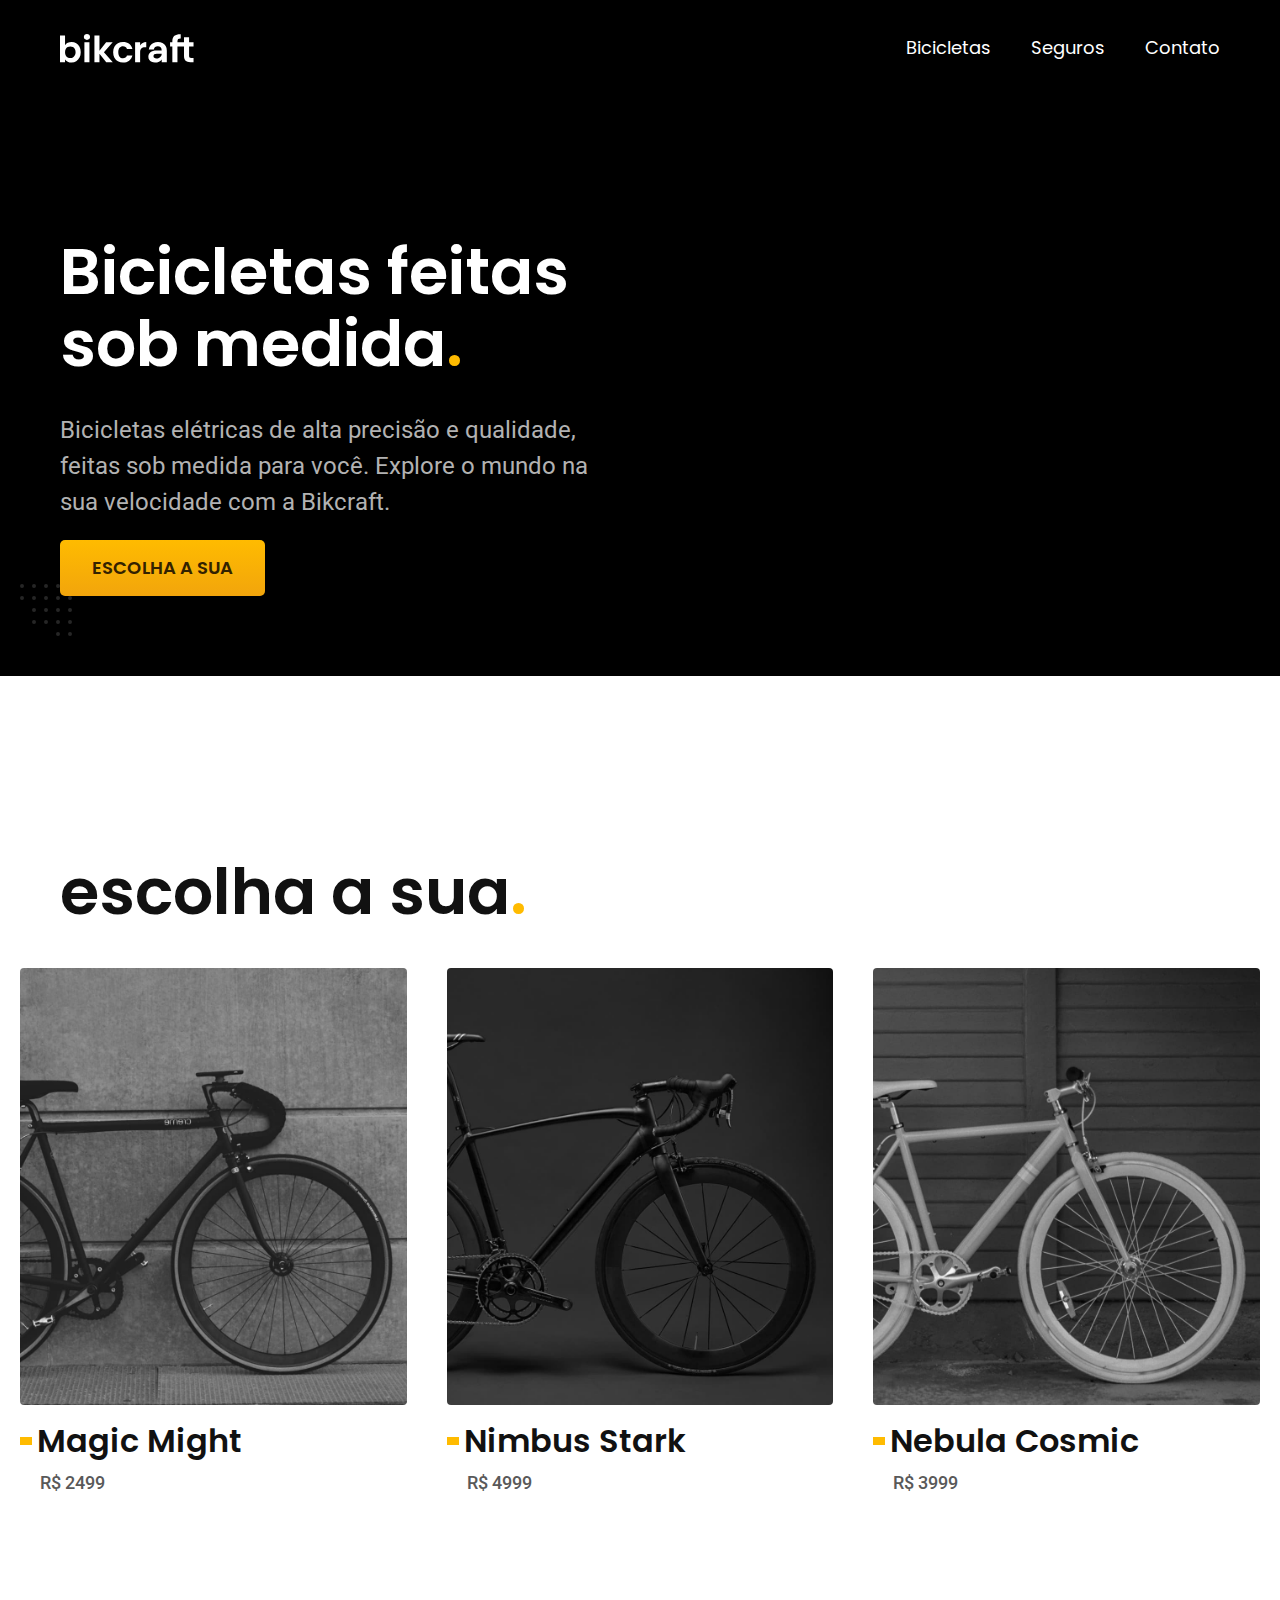
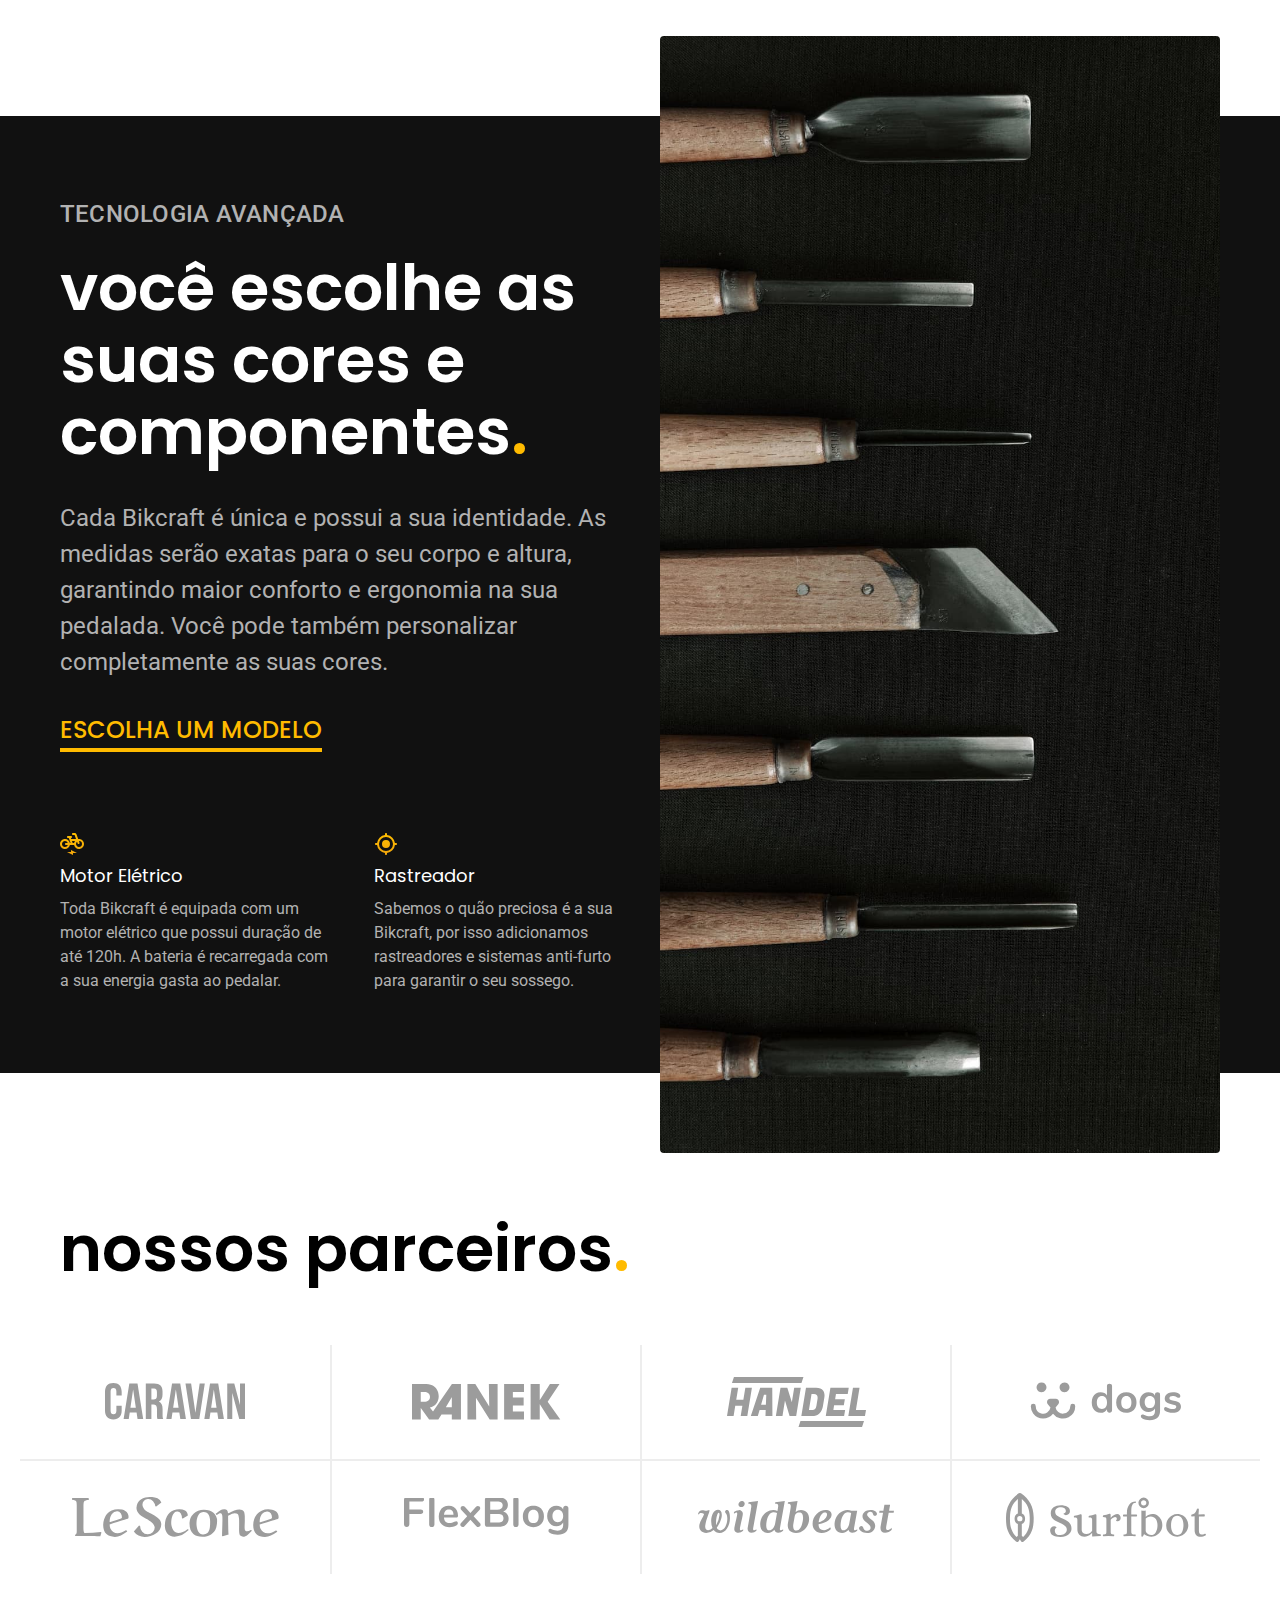
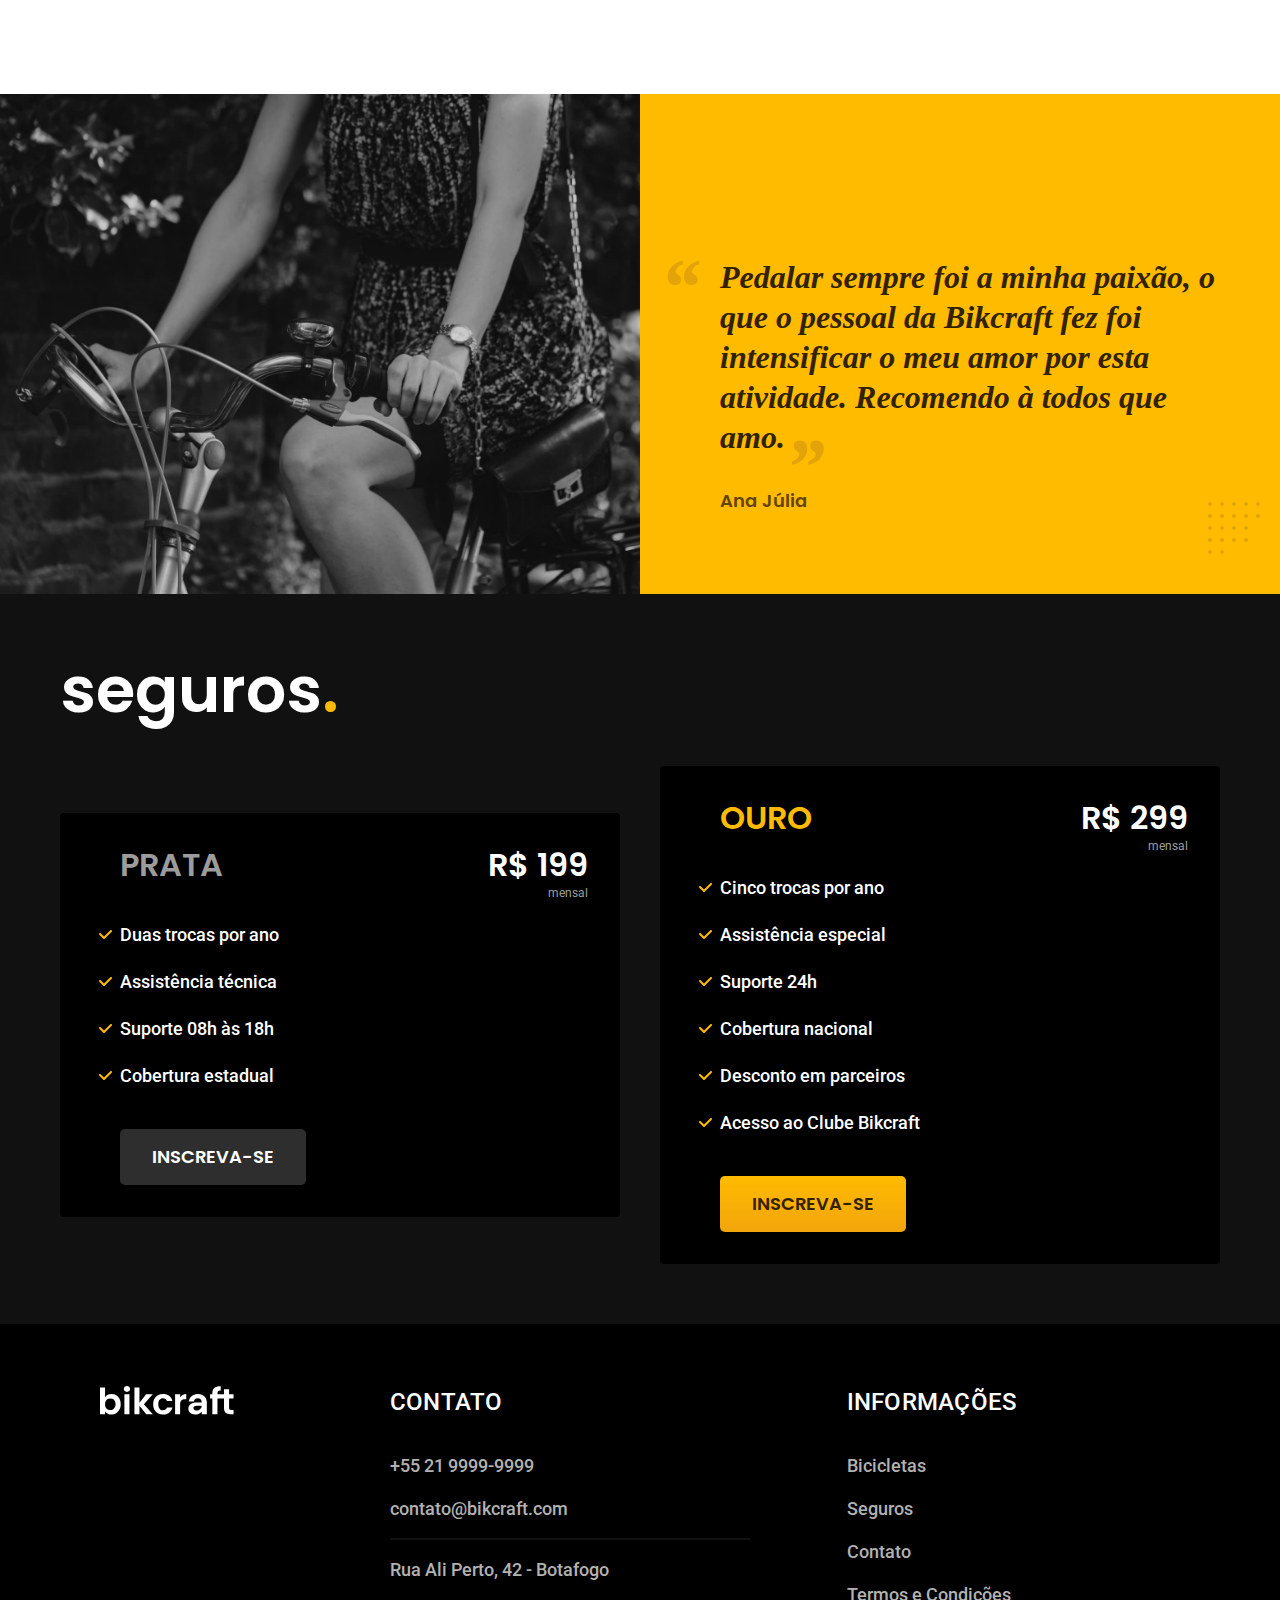
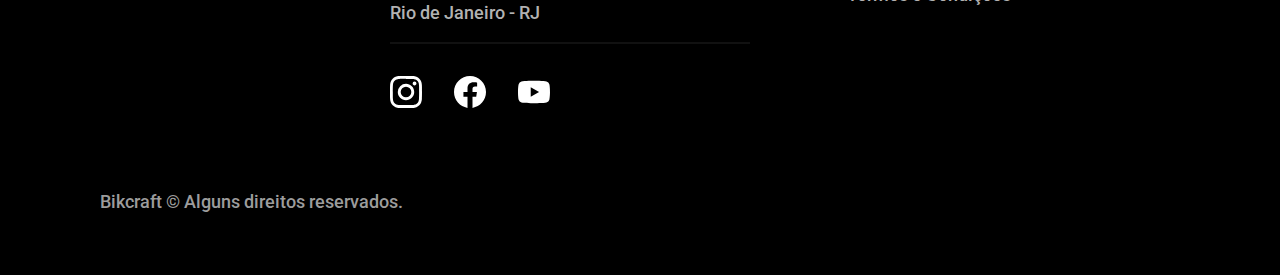
==== commit d4e2c79a: "ajuste cidade" ====
--- a/index.html
+++ b/index.html
@@ -23,7 +23,7 @@
   <header class="header-bg">
     <div class="container-header container">
       <a href="./">
-        <img src="./img/bikcraft.svg" alt="bikcraft">
+        <img class="testes" src="./img/bikcraft.svg" alt="bikcraft">
       </a>
 
       <nav>
